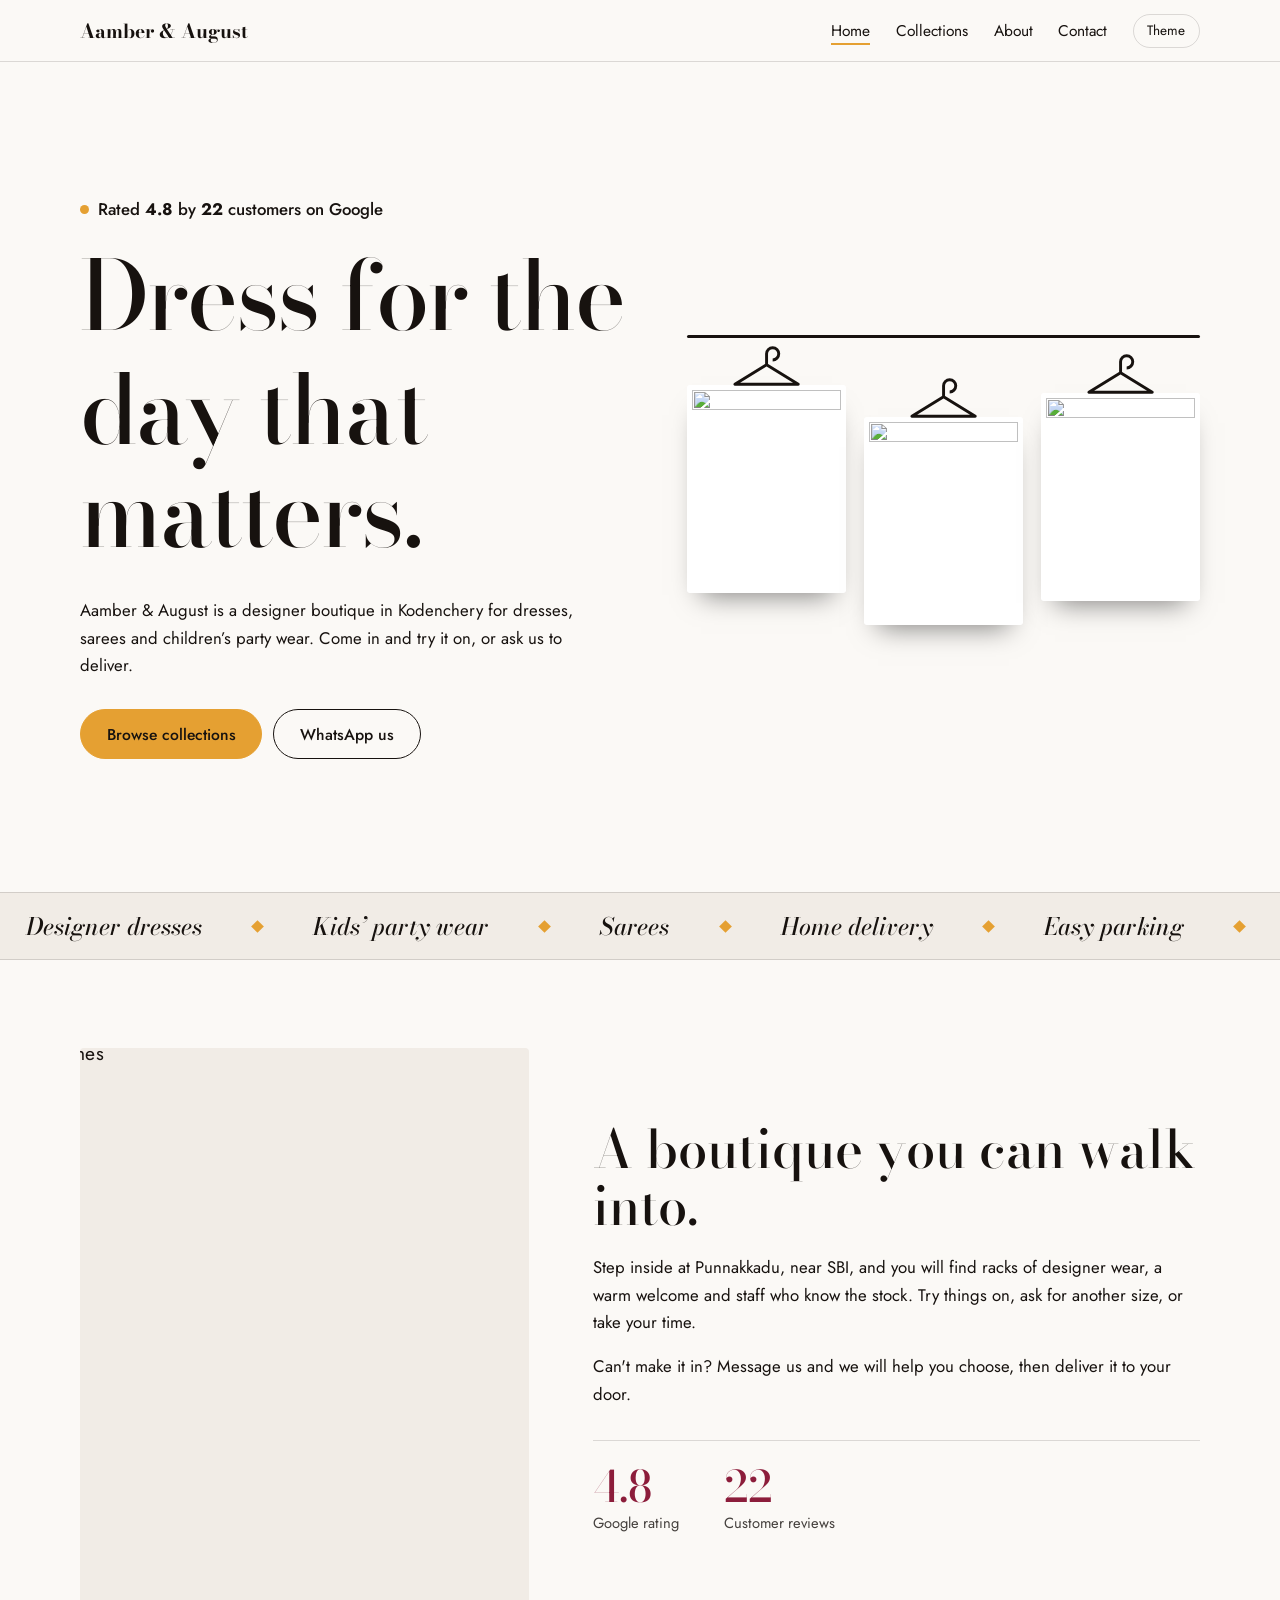
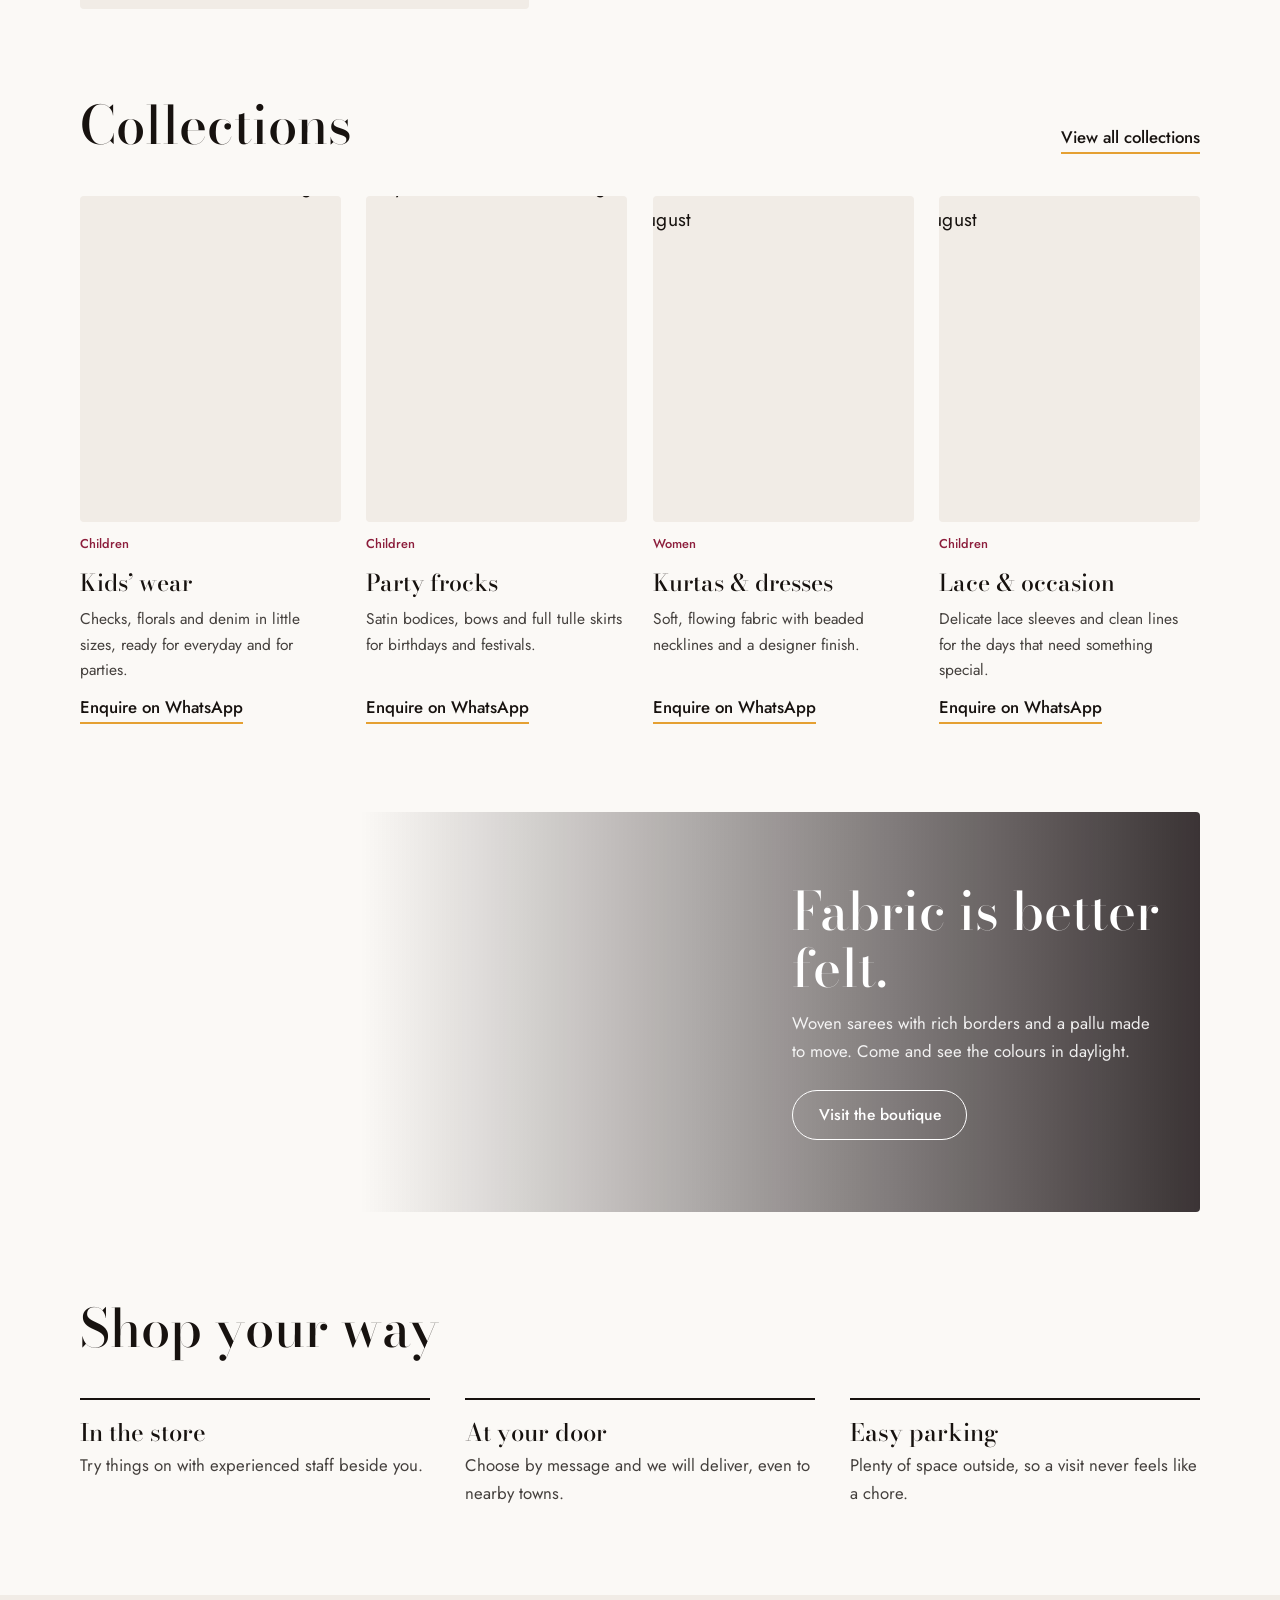
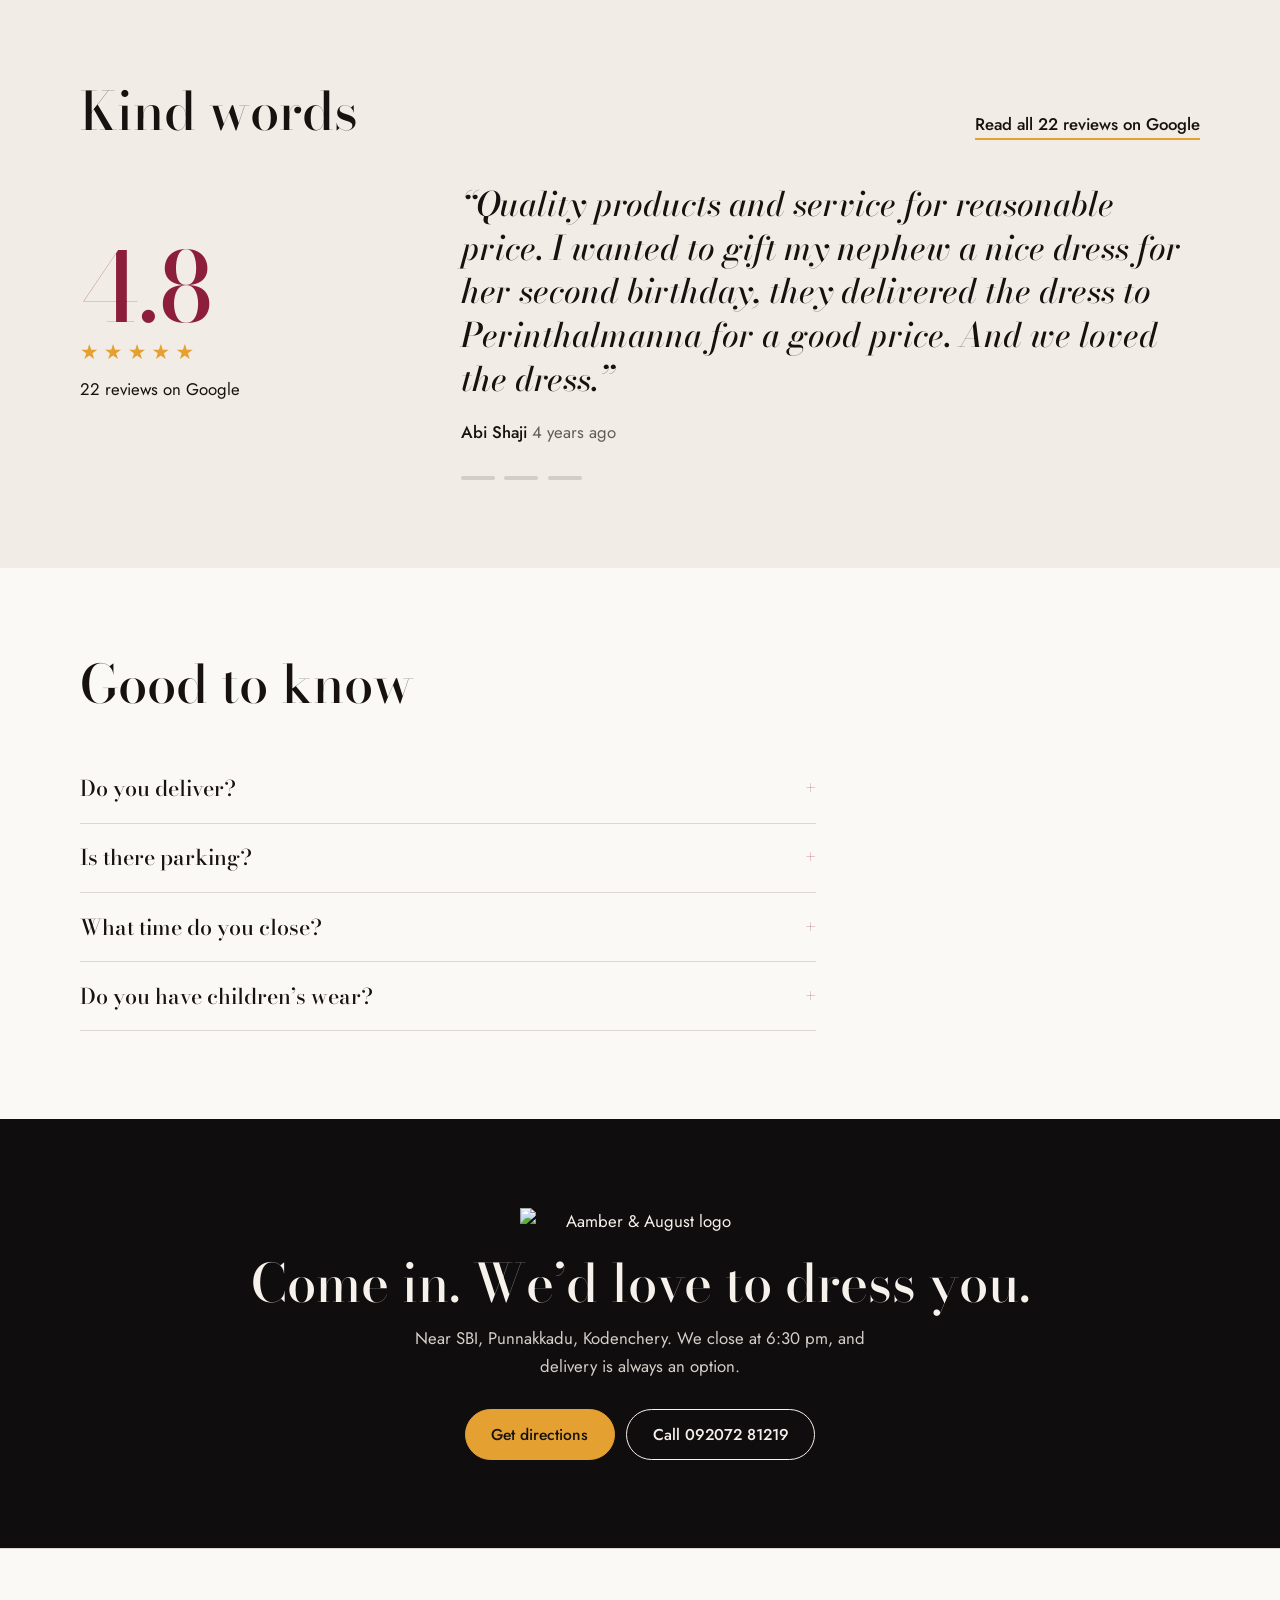
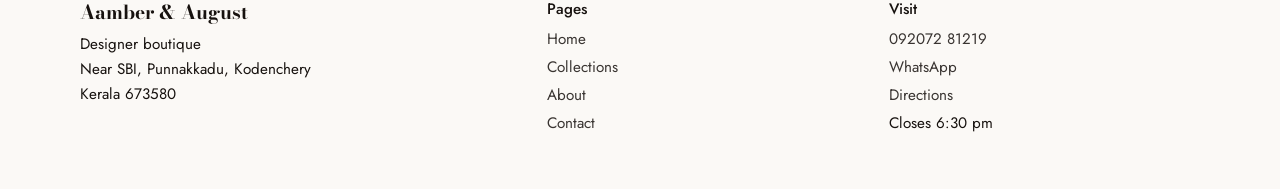
==== index.html @ 7d34e8fe "Add files via upload" ====
<!DOCTYPE html>
<html lang="en">

<head>
    <meta charset="UTF-8">
    <meta name="viewport" content="width=device-width, initial-scale=1, viewport-fit=cover">
    <title>Aamber &amp; August | Designer Boutique, Kodenchery</title>
    <meta name="description"
        content="Designer dresses, sarees and children’s wear in Kodenchery, Kerala. In-store shopping and delivery.">
    <link rel="icon" href="images/logo.png">
    <link rel="preconnect" href="https://fonts.googleapis.com">
    <link rel="stylesheet"
        href="https://fonts.googleapis.com/css2?family=Bodoni+Moda:ital,opsz,wght@0,6..96,500;0,6..96,700;1,6..96,500&family=Jost:wght@400;500&display=swap">
    <link rel="stylesheet" href="style.css">
</head>

<body>
    <div class="curtain" aria-hidden="true"></div>
    <div id="stitch"></div>
    <header>
        <div class="wrap nav">
            <a class="brand" href="index.html">Aamber &amp; August</a>
            <button class="mb" type="button" aria-expanded="false" aria-controls="menu">Menu</button>
            <ul id="menu">
                <li><a href="index.html" aria-current="page">Home</a></li>
                <li><a href="collections.html">Collections</a></li>
                <li><a href="about.html">About</a></li>
                <li><a href="contact.html">Contact</a></li>
                <li><button id="tt" type="button" aria-label="Switch light or dark theme">Theme</button></li>
            </ul>
        </div>
    </header>
    <main>
        <div class="wrap hero">
            <div>
                <p class="rating"><i></i><span>Rated <b data-to="4.8">4.8</b> by <b data-to="22">22</b> customers on
                        Google</span></p>
                <h1><span class="ln"><span>Dress for the</span></span><span class="ln"><span>day that
                            matters.</span></span></h1>
                <p class="lead">Aamber &amp; August is a designer boutique in Kodenchery for dresses, sarees and
                    children’s party wear. Come in and try it on, or ask us to deliver.</p>
                <div class="row"><a class="btn pri" href="collections.html">Browse collections</a><a class="btn"
                        href="https://wa.me/919207281219" target="_blank" rel="noopener">WhatsApp us</a></div>
            </div>
            <div class="rack" id="rack" aria-hidden="true">
                <div class="hangers">
                    <div class="hang" style="--k:1;--d:0.9s;margin-top:0rem">
                        <div class="sway" style="--t:3.2s"><svg class="hk" viewBox="0 0 60 40">
                                <path d="M30 22V13a5 5 0 1 1 5 5M30 22 4 38h52z" />
                            </svg>
                            <div class="fr"><img src="images/red-dress.jpg" alt=""></div>
                        </div>
                    </div>
                    <div class="hang" style="--k:-1.4;--d:1.15s;margin-top:2rem">
                        <div class="sway" style="--t:4s"><svg class="hk" viewBox="0 0 60 40">
                                <path d="M30 22V13a5 5 0 1 1 5 5M30 22 4 38h52z" />
                            </svg>
                            <div class="fr"><img src="images/peach-kurta.jpg" alt=""></div>
                        </div>
                    </div>
                    <div class="hang" style="--k:0.8;--d:1.4s;margin-top:0.5rem">
                        <div class="sway" style="--t:2.7s"><svg class="hk" viewBox="0 0 60 40">
                                <path d="M30 22V13a5 5 0 1 1 5 5M30 22 4 38h52z" />
                            </svg>
                            <div class="fr"><img src="images/lace-dress.jpg" alt=""></div>
                        </div>
                    </div>
                </div>
            </div>
        </div>
        <div class="mq" aria-hidden="true">
            <div><span>Designer dresses</span><span>Kids’ party wear</span><span>Sarees</span><span>Home
                    delivery</span><span>Easy parking</span><span>Designer dresses</span><span>Kids’ party
                    wear</span><span>Sarees</span><span>Home delivery</span><span>Easy parking</span></div>
        </div>
        <section>
            <div class="wrap split">
                <div class="pic rv" style="aspect-ratio:4/5"><img src="images/interior.png"
                        alt="Inside Aamber &amp; August: the lit reception desk and racks of clothes" loading="lazy">
                </div>
                <div>
                    <h2>A boutique you can walk into.</h2>
                    <p>Step inside at Punnakkadu, near SBI, and you will find racks of designer wear, a warm welcome and
                        staff who know the stock. Try things on, ask for another size, or take your time.</p>
                    <p>Can't make it in? Message us and we will help you choose, then deliver it to your door.</p>
                    <div class="stats">
                        <div><b data-to="4.8">4.8</b><span>Google rating</span></div>
                        <div><b data-to="22">22</b><span>Customer reviews</span></div>
                    </div>
                </div>
            </div>
        </section>
        <section style="padding-top:0">
            <div class="wrap">
                <div class="hd">
                    <h2>Collections</h2><a class="lnk" href="collections.html">View all collections</a>
                </div>
                <div class="cards">
                    <article class="pc rv">
                        <div class="pic"><img src="images/kids-wall.jpg" alt="Kids’ wear at Aamber &amp; August"
                                loading="lazy"></div><span class="tag">Children</span>
                        <h3>Kids’ wear</h3>
                        <p>Checks, florals and denim in little sizes, ready for everyday and for parties.</p><a
                            class="lnk"
                            href="https://wa.me/919207281219?text=Hi%2C%20I%E2%80%99d%20like%20to%20see%20kids%E2%80%99%20wear"
                            target="_blank" rel="noopener">Enquire on WhatsApp</a>
                    </article>
                    <article class="pc rv">
                        <div class="pic"><img src="images/red-dress.jpg" alt="Party frocks at Aamber &amp; August"
                                loading="lazy"></div><span class="tag">Children</span>
                        <h3>Party frocks</h3>
                        <p>Satin bodices, bows and full tulle skirts for birthdays and festivals.</p><a class="lnk"
                            href="https://wa.me/919207281219?text=Hi%2C%20I%E2%80%99d%20like%20to%20see%20party%20frocks"
                            target="_blank" rel="noopener">Enquire on WhatsApp</a>
                    </article>
                    <article class="pc rv">
                        <div class="pic"><img src="images/peach-kurta.jpg"
                                alt="Kurtas &amp; dresses at Aamber &amp; August" loading="lazy"></div><span
                            class="tag">Women</span>
                        <h3>Kurtas &amp; dresses</h3>
                        <p>Soft, flowing fabric with beaded necklines and a designer finish.</p><a class="lnk"
                            href="https://wa.me/919207281219?text=Hi%2C%20I%E2%80%99d%20like%20to%20see%20kurtas%20and%20designer%20dresses"
                            target="_blank" rel="noopener">Enquire on WhatsApp</a>
                    </article>
                    <article class="pc rv">
                        <div class="pic"><img src="images/lace-dress.jpg"
                                alt="Lace &amp; occasion at Aamber &amp; August" loading="lazy"></div><span
                            class="tag">Children</span>
                        <h3>Lace &amp; occasion</h3>
                        <p>Delicate lace sleeves and clean lines for the days that need something special.</p><a
                            class="lnk"
                            href="https://wa.me/919207281219?text=Hi%2C%20I%E2%80%99d%20like%20to%20see%20lace%20and%20occasion%20wear"
                            target="_blank" rel="noopener">Enquire on WhatsApp</a>
                    </article>
                </div>
            </div>
        </section>
        <section style="padding-top:0">
            <div class="wrap">
                <div class="banner rv"><img data-par src="images/saree.jpg"
                        alt="A woman in a rose-gold woven saree with the pallu flowing" loading="lazy">
                    <div class="t">
                        <h2>Fabric is better felt.</h2>
                        <p>Woven sarees with rich borders and a pallu made to move. Come and see the colours in
                            daylight.</p><a class="btn"
                            href="https://www.google.com/maps/search/?api=1&query=Aamber+%26+August+Designer+Boutique+Kodenchery"
                            target="_blank" rel="noopener">Visit the boutique</a>
                    </div>
                </div>
            </div>
        </section>
        <section style="padding-top:0">
            <div class="wrap">
                <div class="hd">
                    <h2>Shop your way</h2>
                </div>
                <div class="svc">
                    <div class="rv">
                        <h3>In the store</h3>
                        <p>Try things on with experienced staff beside you.</p>
                    </div>
                    <div class="rv">
                        <h3>At your door</h3>
                        <p>Choose by message and we will deliver, even to nearby towns.</p>
                    </div>
                    <div class="rv">
                        <h3>Easy parking</h3>
                        <p>Plenty of space outside, so a visit never feels like a chore.</p>
                    </div>
                </div>
            </div>
        </section>
        <section id="reviews" style="background:var(--soft)">
            <div class="wrap">
                <div class="hd">
                    <h2>Kind words</h2><a class="lnk"
                        href="https://www.google.com/maps/search/?api=1&query=Aamber+%26+August+Designer+Boutique+Kodenchery"
                        target="_blank" rel="noopener">Read all 22 reviews on Google</a>
                </div>
                <div class="tms">
                    <div class="score"><b data-to="4.8">4.8</b>
                        <div class="stars" role="img" aria-label="4.8 out of 5 stars">★★★★★</div>
                        <p>22 reviews on Google</p>
                    </div>
                    <div>
                        <div class="qs">
                            <blockquote class="on">
                                <p>“Quality products and service for reasonable price. I wanted to gift my nephew a nice
                                    dress for her second birthday, they delivered the dress to Perinthalmanna for a good
                                    price. And we loved the dress.”</p><cite>Abi Shaji <span>4 years ago</span></cite>
                            </blockquote>
                            <blockquote>
                                <p>“Best in town for kids clothing. Ample parking space and experienced professionals.”
                                </p><cite>arunpj <span>4 years ago</span></cite>
                            </blockquote>
                            <blockquote>
                                <p>“Best in town. Best quality. Value for money.”</p><cite>Don Prakash <span>3 years
                                        ago</span></cite>
                            </blockquote>
                        </div>
                        <div class="dots"><button type="button" aria-label="Show review 1"></button><button
                                type="button" aria-label="Show review 2"></button><button type="button"
                                aria-label="Show review 3"></button></div>
                    </div>
                </div>
            </div>
        </section>
        <section>
            <div class="wrap">
                <div class="hd">
                    <h2>Good to know</h2>
                </div>
                <div class="faq">
                    <details>
                        <summary>Do you deliver?</summary>
                        <p>Yes. A customer’s birthday dress was delivered to Perinthalmanna, and we can arrange delivery
                            for your order too. Message us on WhatsApp to ask.</p>
                    </details>
                    <details>
                        <summary>Is there parking?</summary>
                        <p>Yes, there is plenty of parking space outside the boutique, near SBI at Punnakkadu.</p>
                    </details>
                    <details>
                        <summary>What time do you close?</summary>
                        <p>We close at 6:30 pm. Call 092072 81219 if you want to check before you travel.</p>
                    </details>
                    <details>
                        <summary>Do you have children’s wear?</summary>
                        <p>Yes. Kids’ clothing is what customers praise us for most, from everyday dresses to party
                            frocks.</p>
                    </details>
                </div>
            </div>
        </section>
        <section class="dark">
            <div class="wrap"><img src="images/logo.png" alt="Aamber &amp; August logo">
                <h2>Come in. We’d love to dress you.</h2>
                <p>Near SBI, Punnakkadu, Kodenchery. We close at 6:30 pm, and delivery is always an option.</p>
                <div class="row"><a class="btn pri"
                        href="https://www.google.com/maps/search/?api=1&query=Aamber+%26+August+Designer+Boutique+Kodenchery"
                        target="_blank" rel="noopener">Get directions</a><a class="btn" href="tel:+919207281219">Call
                        092072 81219</a></div>
            </div>
        </section>
    </main>
    <footer>
        <div class="wrap fg">
            <div>
                <p class="brand">Aamber &amp; August</p>
                <p>Designer boutique<br>Near SBI, Punnakkadu, Kodenchery<br>Kerala 673580</p>
            </div>
            <div>
                <p class="h">Pages</p><a href="index.html">Home</a><a href="collections.html">Collections</a><a
                    href="about.html">About</a><a href="contact.html">Contact</a>
            </div>
            <div>
                <p class="h">Visit</p><a href="tel:+919207281219">092072 81219</a><a href="https://wa.me/919207281219"
                    target="_blank" rel="noopener">WhatsApp</a><a
                    href="https://www.google.com/maps/search/?api=1&query=Aamber+%26+August+Designer+Boutique+Kodenchery"
                    target="_blank" rel="noopener">Directions</a>
                <p>Closes 6:30 pm</p>
            </div>
        </div>
    </footer>
    <script src="js/main.js"></script>
</body>

</html>
---- style.css ----
/* Aamber & August: shared styles */
:root {
    --bg: #fbf9f6;
    --ink: #17120f;
    --gold: #e5a032;
    --wine: #8c1d3b;
    --soft: #f1ece6;
    --line: rgba(23, 18, 15, .14);
    --serif: "Bodoni Moda", Didot, Georgia, serif;
    --sans: Jost, system-ui, -apple-system, "Segoe UI", sans-serif;
    --ease: cubic-bezier(.7, 0, .2, 1);
    box-sizing: border-box;
    padding-top: env(safe-area-inset-top, 0px);
    padding-bottom: env(safe-area-inset-bottom, 0px)
}

@media(prefers-color-scheme:dark) {
    :root:not([data-theme="light"]) {
        --bg: #100d0e;
        --ink: #f6f1ea;
        --gold: #f2b24f;
        --wine: #e27d98;
        --soft: #1b1618;
        --line: rgba(246, 241, 234, .16)
    }
}

:root[data-theme="dark"] {
    --bg: #100d0e;
    --ink: #f6f1ea;
    --gold: #f2b24f;
    --wine: #e27d98;
    --soft: #1b1618;
    --line: rgba(246, 241, 234, .16)
}

html {
    scroll-padding-top: calc(env(safe-area-inset-top, 0px) + 80px)
}

@media(prefers-reduced-motion:no-preference) {
    html {
        scroll-behavior: smooth
    }
}

*,
*::before,
*::after {
    box-sizing: inherit
}

body {
    margin: 0;
    background: var(--bg);
    color: var(--ink);
    font: 400 1.05rem/1.65 var(--sans);
    overflow-x: hidden
}

body::before {
    content: "";
    position: fixed;
    inset: 0 0 auto;
    height: env(safe-area-inset-top, 0px);
    background: var(--bg);
    z-index: 10
}

h1,
h2,
h3 {
    font-family: var(--serif);
    font-weight: 500;
    line-height: 1.08;
    margin: 0
}

h2 {
    font-size: clamp(2rem, 5vw, 3.3rem)
}

p {
    margin: 0
}

a {
    color: inherit
}

img {
    max-width: 100%
}

:focus-visible {
    outline: 2px solid var(--gold);
    outline-offset: 3px
}

.wrap {
    width: min(1120px, 100% - 2.5rem);
    margin-inline: auto
}

section {
    padding: 5.5rem 0
}

.hd {
    margin-bottom: 2.6rem;
    display: flex;
    justify-content: space-between;
    align-items: end;
    gap: 1rem;
    flex-wrap: wrap
}

.hd p {
    max-width: 34rem;
    opacity: .8;
    margin-top: .6rem
}

.lnk {
    display: inline-block;
    font-weight: 500;
    text-decoration: none;
    background: linear-gradient(var(--gold), var(--gold)) 0 100%/100% 2px no-repeat;
    padding-bottom: 2px;
    transition: background-size .35s
}

.lnk:hover {
    background-size: 0 2px
}

/* stitch progress + curtain */
#stitch {
    position: fixed;
    top: env(safe-area-inset-top, 0px);
    left: 0;
    height: 3px;
    width: calc(var(--p, 0)*100%);
    background: repeating-linear-gradient(90deg, var(--gold) 0 9px, transparent 9px 15px);
    z-index: 30
}

.curtain {
    position: fixed;
    inset: 0;
    background: var(--gold);
    z-index: 100;
    pointer-events: none;
    transform: translateY(-100%);
    animation: lift 1s var(--ease) both
}

.curtain.go {
    animation: none;
    transform: translateY(0);
    transition: transform .5s var(--ease)
}

@keyframes lift {
    from {
        transform: translateY(0)
    }
}

/* header */
header {
    position: sticky;
    top: env(safe-area-inset-top, 0px);
    z-index: 20;
    background: var(--bg);
    border-bottom: 1px solid var(--line)
}

.nav {
    display: flex;
    align-items: center;
    justify-content: space-between;
    gap: 1rem;
    padding: .85rem 0
}

.brand {
    font: 700 1.2rem var(--serif);
    text-decoration: none;
    white-space: nowrap
}

#menu {
    display: flex;
    align-items: center;
    gap: 1.6rem;
    list-style: none;
    margin: 0;
    padding: 0
}

#menu a {
    text-decoration: none;
    font-size: .97rem;
    padding-bottom: 3px;
    background: linear-gradient(var(--gold), var(--gold)) 0 100%/0 2px no-repeat;
    transition: background-size .35s
}

#menu a:hover,
#menu a[aria-current] {
    background-size: 100% 2px
}

#tt,
.mb {
    font: inherit;
    font-size: .85rem;
    border: 1px solid var(--line);
    background: none;
    color: inherit;
    border-radius: 99px;
    padding: .3rem .85rem;
    cursor: pointer
}

.mb {
    display: none
}

/* buttons */
.btn {
    display: inline-block;
    font: 500 .98rem var(--sans);
    text-decoration: none;
    padding: .8rem 1.6rem;
    border-radius: 99px;
    border: 1.5px solid var(--ink);
    background: none;
    color: var(--ink);
    cursor: pointer;
    transition: transform .25s, background .25s, color .25s
}

.btn:hover {
    background: var(--ink);
    color: var(--bg)
}

.btn.pri {
    background: var(--gold);
    border-color: var(--gold);
    color: #17120f
}

.btn.pri:hover {
    background: var(--ink);
    border-color: var(--ink);
    color: var(--bg)
}

.btn.sm {
    padding: .5rem 1.1rem;
    font-size: .9rem
}

.row {
    display: flex;
    flex-wrap: wrap;
    gap: .7rem;
    align-items: center
}

/* hero */
.hero {
    display: grid;
    grid-template-columns: 1.05fr .95fr;
    gap: 2.5rem;
    align-items: center;
    min-height: calc(100svh - 70px);
    padding: 3rem 0
}

.rating {
    display: inline-flex;
    gap: .55rem;
    align-items: center;
    margin-bottom: 1.3rem;
    font-weight: 500;
    animation: fade 1s .9s both
}

.rating i {
    width: 9px;
    height: 9px;
    background: var(--gold);
    border-radius: 50%;
    animation: pulse 2s infinite
}

@keyframes pulse {
    0% {
        box-shadow: 0 0 0 0 var(--gold)
    }

    70%,
    100% {
        box-shadow: 0 0 0 8px transparent
    }
}

h1 {
    font-size: clamp(3rem, 8vw, 6rem);
    letter-spacing: -.02em
}

.ln {
    display: block;
    overflow: hidden;
    padding-bottom: .1em
}

.ln>span {
    display: block;
    animation: rise 1.1s .6s var(--ease) both
}

.ln:nth-child(2)>span {
    animation-delay: .75s
}

@keyframes rise {
    from {
        transform: translateY(105%)
    }
}

.lead {
    max-width: 33rem;
    margin: 1.4rem 0 1.8rem;
    animation: fade 1s 1.1s both
}

.hero .row {
    animation: fade 1s 1.3s both
}

@keyframes fade {
    from {
        opacity: 0
    }
}

/* hanging rack */
.rack {
    --tilt: 0;
    padding-top: .4rem
}

.rack::before {
    content: "";
    display: block;
    height: 3px;
    background: var(--ink);
    border-radius: 3px
}

.hangers {
    display: flex;
    justify-content: space-between;
    align-items: flex-start;
    gap: 3%
}

.hang {
    width: 31%;
    transform-origin: 50% 0;
    transform: rotate(calc(var(--tilt)*var(--k)*1deg));
    transition: transform 1.2s cubic-bezier(.2, .9, .3, 1.4);
    animation: drop 1.5s var(--d) cubic-bezier(.3, 1.3, .5, 1) both
}

@keyframes drop {
    from {
        transform: translateY(-130%) rotate(8deg);
        opacity: 0
    }
}

.sway {
    transform-origin: 50% 0;
    animation: sway var(--t) ease-in-out infinite alternate
}

@keyframes sway {
    from {
        transform: rotate(-2.5deg)
    }

    to {
        transform: rotate(2.5deg)
    }
}

.hk {
    display: block;
    width: 46%;
    margin: 0 auto -2px;
    overflow: visible;
    fill: none;
    stroke: var(--ink);
    stroke-width: 2.4;
    stroke-linejoin: round
}

.fr {
    background: #fff;
    padding: 5px;
    border-radius: 3px;
    box-shadow: 0 16px 26px -14px rgba(0, 0, 0, .5)
}

.fr img {
    display: block;
    width: 100%;
    aspect-ratio: 3/4;
    object-fit: cover
}

/* marquee */
.mq {
    border-block: 1px solid var(--line);
    overflow: hidden;
    background: var(--soft);
    padding: .9rem 0
}

.mq div {
    display: flex;
    width: max-content;
    animation: slide 34s linear infinite;
    font: italic 500 1.5rem var(--serif)
}

.mq span {
    padding: 0 1.6rem;
    display: flex;
    align-items: center;
    gap: 3.2rem;
    white-space: nowrap
}

.mq span::after {
    content: "";
    width: 9px;
    height: 9px;
    background: var(--gold);
    transform: rotate(45deg)
}

.mq:hover div {
    animation-play-state: paused
}

@keyframes slide {
    to {
        transform: translateX(-50%)
    }
}

/* intro split */
.split {
    display: grid;
    grid-template-columns: .85fr 1.15fr;
    gap: 4rem;
    align-items: center
}

.split.rev {
    grid-template-columns: 1.15fr .85fr
}

.split h2 {
    margin-bottom: 1.2rem
}

.split p+p {
    margin-top: 1rem
}

.pic {
    border-radius: 4px;
    overflow: hidden;
    background: var(--soft)
}

.pic img {
    display: block;
    width: 100%;
    height: 100%;
    object-fit: cover;
    transition: transform 1.2s var(--ease)
}

.pic:hover img {
    transform: scale(1.05)
}

.stats {
    display: flex;
    flex-wrap: wrap;
    gap: 1rem 2.8rem;
    margin-top: 2rem;
    padding-top: 1.5rem;
    border-top: 1px solid var(--line)
}

.stats b {
    display: block;
    font: 500 2.7rem/1 var(--serif);
    color: var(--wine)
}

.stats span {
    font-size: .92rem;
    opacity: .8
}

/* product cards */
.cards {
    display: grid;
    grid-template-columns: repeat(auto-fit, minmax(230px, 1fr));
    gap: 1.6rem
}

.pc {
    display: flex;
    flex-direction: column;
    gap: .7rem
}

.pc[hidden] {
    display: none
}

.pc.pop {
    animation: pop .55s var(--ease) both
}

@keyframes pop {
    from {
        opacity: 0;
        transform: scale(.92)
    }
}

.pc .pic {
    aspect-ratio: 4/5
}

.pc h3 {
    font-size: 1.45rem;
    margin-top: .3rem
}

.pc p {
    font-size: .97rem;
    opacity: .8
}

.pc .lnk {
    align-self: flex-start;
    margin-top: auto
}

.tag {
    font-size: .8rem;
    color: var(--wine);
    font-weight: 500
}

/* banner */
.banner {
    position: relative;
    overflow: hidden;
    border-radius: 4px;
    min-height: 400px;
    display: grid;
    align-items: center;
    color: #fff
}

.banner img {
    position: absolute;
    inset: -12% 0;
    width: 100%;
    height: 124%;
    object-fit: cover;
    transform: translateY(var(--py, 0))
}

.banner::after {
    content: "";
    position: absolute;
    inset: 0;
    background: linear-gradient(270deg, rgba(16, 8, 10, .82), rgba(16, 8, 10, 0) 75%)
}

.banner .t {
    position: relative;
    z-index: 1;
    padding: 2.5rem;
    max-width: 28rem;
    margin-left: auto
}

.banner h2 {
    margin-bottom: .8rem
}

.banner p {
    margin-bottom: 1.5rem;
    opacity: .9
}

.banner .btn {
    color: #fff;
    border-color: #fff
}

.banner .btn:hover {
    background: #fff;
    color: #17120f
}

/* services */
.svc {
    display: grid;
    grid-template-columns: repeat(auto-fit, minmax(220px, 1fr));
    gap: 2.2rem
}

.svc div {
    border-top: 2px solid var(--ink);
    padding-top: 1.2rem
}

.svc h3 {
    font-size: 1.5rem;
    margin-bottom: .4rem
}

.svc p {
    opacity: .8
}

/* testimonials */
.tms {
    display: grid;
    grid-template-columns: .6fr 1.4fr;
    gap: 4rem;
    align-items: center
}

.score b {
    display: block;
    font: 500 6rem/1 var(--serif);
    color: var(--wine)
}

.stars {
    color: var(--gold);
    letter-spacing: .25em;
    font-size: 1.3rem
}

.score p {
    margin: .4rem 0 1.2rem
}

.qs {
    display: grid
}

.qs blockquote {
    grid-area: 1/1;
    margin: 0;
    opacity: 0;
    visibility: hidden;
    transform: translateY(16px);
    transition: opacity .7s, transform .7s, visibility .7s
}

.qs blockquote.on {
    opacity: 1;
    visibility: visible;
    transform: none
}

.qs p {
    font: italic 500 clamp(1.4rem, 3vw, 2.1rem)/1.3 var(--serif)
}

.qs cite {
    display: block;
    margin-top: 1.2rem;
    font-style: normal;
    font-weight: 500
}

.qs cite span {
    opacity: .65;
    font-weight: 400
}

.dots {
    display: flex;
    gap: .6rem;
    margin-top: 1.8rem
}

.dots button {
    width: 34px;
    height: 4px;
    border: 0;
    border-radius: 4px;
    background: var(--line);
    cursor: pointer;
    padding: 0;
    transition: background .3s
}

.dots button[aria-current="true"] {
    background: var(--gold)
}

/* gallery */
.gal {
    display: grid;
    grid-template-columns: repeat(3, 1fr);
    gap: 1.2rem;
    align-items: start
}

.gal .pic {
    aspect-ratio: 3/4
}

.gal .pic:nth-child(2) {
    margin-top: 3rem
}

/* dark band, page heads, forms */
.dark {
    background: #100d0e;
    color: #f6f1ea;
    text-align: center;
    padding: 5.5rem 0;
    border-top: 1px solid var(--line)
}

.dark img {
    width: min(240px, 60%);
    margin: 0 auto 1.2rem;
    display: block
}

.dark p {
    margin: .8rem auto 1.8rem;
    max-width: 30rem;
    opacity: .85
}

.dark .row {
    justify-content: center
}

.dark .btn:not(.pri) {
    border-color: #f6f1ea;
    color: #f6f1ea
}

.dark .btn:not(.pri):hover {
    background: #f6f1ea;
    color: #100d0e
}

.pg {
    padding: 4.5rem 0 1rem
}

.pg h1 {
    font-size: clamp(2.6rem, 7vw, 5rem)
}

.pg p {
    max-width: 36rem;
    margin-top: 1rem;
    opacity: .8
}

.chips {
    display: flex;
    flex-wrap: wrap;
    gap: .6rem;
    margin: 2rem 0
}

.chip {
    font: inherit;
    font-size: .92rem;
    padding: .4rem 1.2rem;
    border-radius: 99px;
    border: 1px solid var(--line);
    background: none;
    color: inherit;
    cursor: pointer;
    transition: background .25s, color .25s
}

.chip[aria-pressed="true"] {
    background: var(--ink);
    color: var(--bg);
    border-color: var(--ink)
}

.cg {
    display: grid;
    grid-template-columns: .9fr 1.1fr;
    gap: 4rem
}

dl {
    margin: 2rem 0 0
}

dt {
    font-weight: 500;
    margin-top: 1.3rem
}

dd {
    margin: .1rem 0 0;
    opacity: .85
}

form {
    display: grid;
    gap: 1.1rem
}

label {
    display: grid;
    gap: .35rem;
    font-weight: 500
}

input,
textarea {
    font: inherit;
    color: inherit;
    background: var(--soft);
    border: 1px solid var(--line);
    border-radius: 6px;
    padding: .8rem .95rem
}

/* footer */
footer {
    border-top: 1px solid var(--line);
    padding: 3rem 0;
    font-size: .95rem
}

.fg {
    display: grid;
    grid-template-columns: 1.4fr 1fr 1fr;
    gap: 2rem
}

.fg p {
    margin-bottom: .3rem
}

.fg a {
    display: block;
    text-decoration: none;
    opacity: .85;
    margin-bottom: .2rem
}

.fg a:hover {
    opacity: 1;
    text-decoration: underline
}

.fg .h {
    font-weight: 500
}

/* reveals */
.js .rv {
    clip-path: inset(0 0 100% 0);
    transition: clip-path 1.1s var(--ease)
}

.js .rv.in {
    clip-path: inset(0)
}

.rv img {
    transform: scale(1.15)
}

.rv.in img {
    transform: none
}

@media(max-width:860px) {

    .hero,
    .split,
    .split.rev,
    .tms,
    .cg {
        grid-template-columns: 1fr;
        gap: 2.2rem
    }

    .hero {
        min-height: 0
    }

    .mb {
        display: block
    }

    #menu {
        display: none;
        position: absolute;
        top: 100%;
        left: 0;
        right: 0;
        flex-direction: column;
        align-items: flex-start;
        gap: 1rem;
        padding: 1.2rem 1.25rem;
        background: var(--bg);
        border-bottom: 1px solid var(--line)
    }

    #menu.open {
        display: flex
    }

    .fg {
        grid-template-columns: 1fr 1fr
    }

    .gal {
        grid-template-columns: 1fr 1fr
    }

    .gal .pic:nth-child(2) {
        margin-top: 0
    }

    .banner::after {
        background: linear-gradient(180deg, rgba(16, 8, 10, .2), rgba(16, 8, 10, .85))
    }

    .banner .t {
        margin: 0;
        align-self: end
    }
}

@media(max-width:520px) {
    section {
        padding: 4rem 0
    }

    .gal {
        grid-template-columns: 1fr
    }

    .fg {
        grid-template-columns: 1fr
    }
}

@media(prefers-reduced-motion:reduce) {

    *,
    *::before,
    *::after {
        animation: none !important;
        transition: none !important
    }

    .js .rv {
        clip-path: none
    }

    .rv img {
        transform: none
    }
}

/* faq */
.faq {
    max-width: 46rem
}

.faq details {
    border-bottom: 1px solid var(--line);
    padding: 1.1rem 0
}

.faq summary {
    cursor: pointer;
    list-style: none;
    font: 500 1.35rem var(--serif);
    display: flex;
    justify-content: space-between;
    gap: 1rem
}

.faq summary::-webkit-details-marker {
    display: none
}

.faq summary::after {
    content: "+";
    color: var(--wine);
    transition: transform .3s
}

.faq details[open] summary::after {
    transform: rotate(45deg)
}

.faq p {
    margin-top: .7rem;
    opacity: .85;
    animation: fade .5s both
}

/* specificity fixes: keep hover zoom and banner parallax after reveal */
.rv.in .pic:hover img {
    transform: scale(1.05)
}

.banner.rv img,
.banner.rv.in img {
    transform: translateY(var(--py, 0))
}
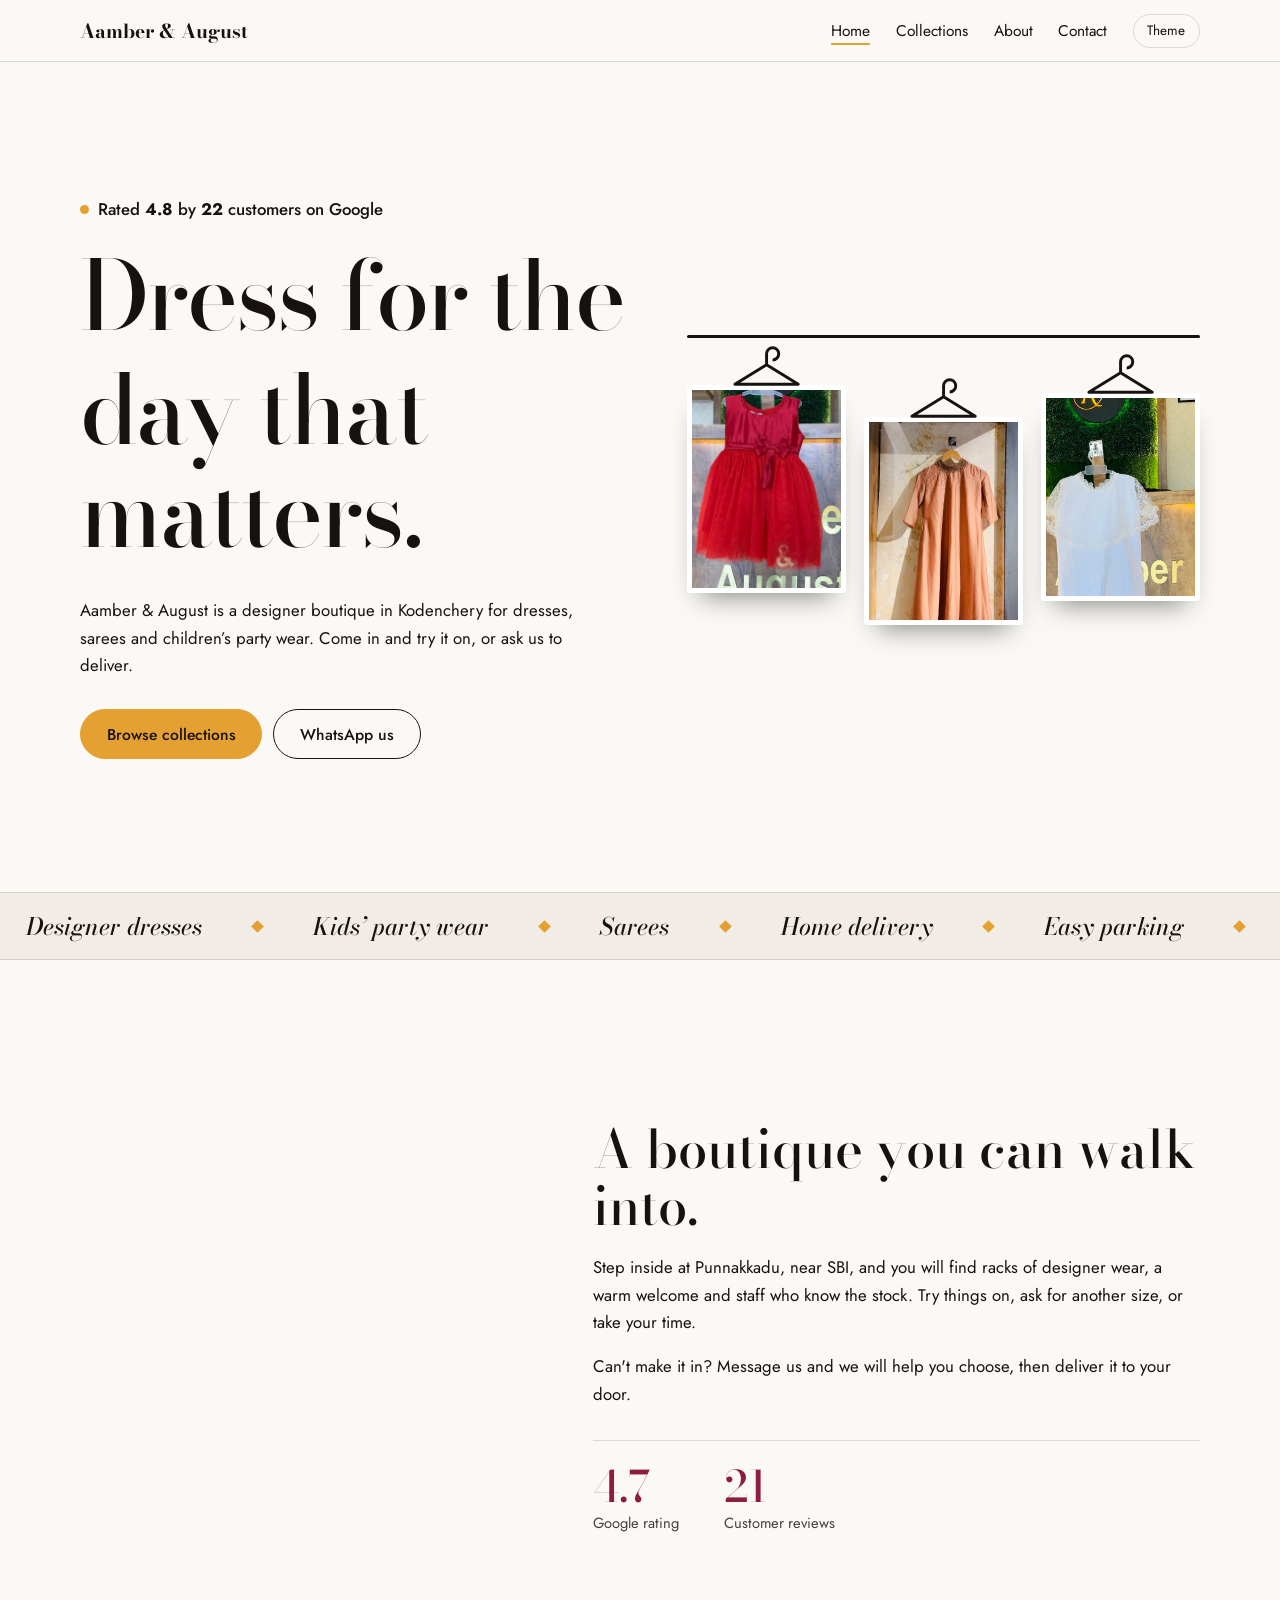
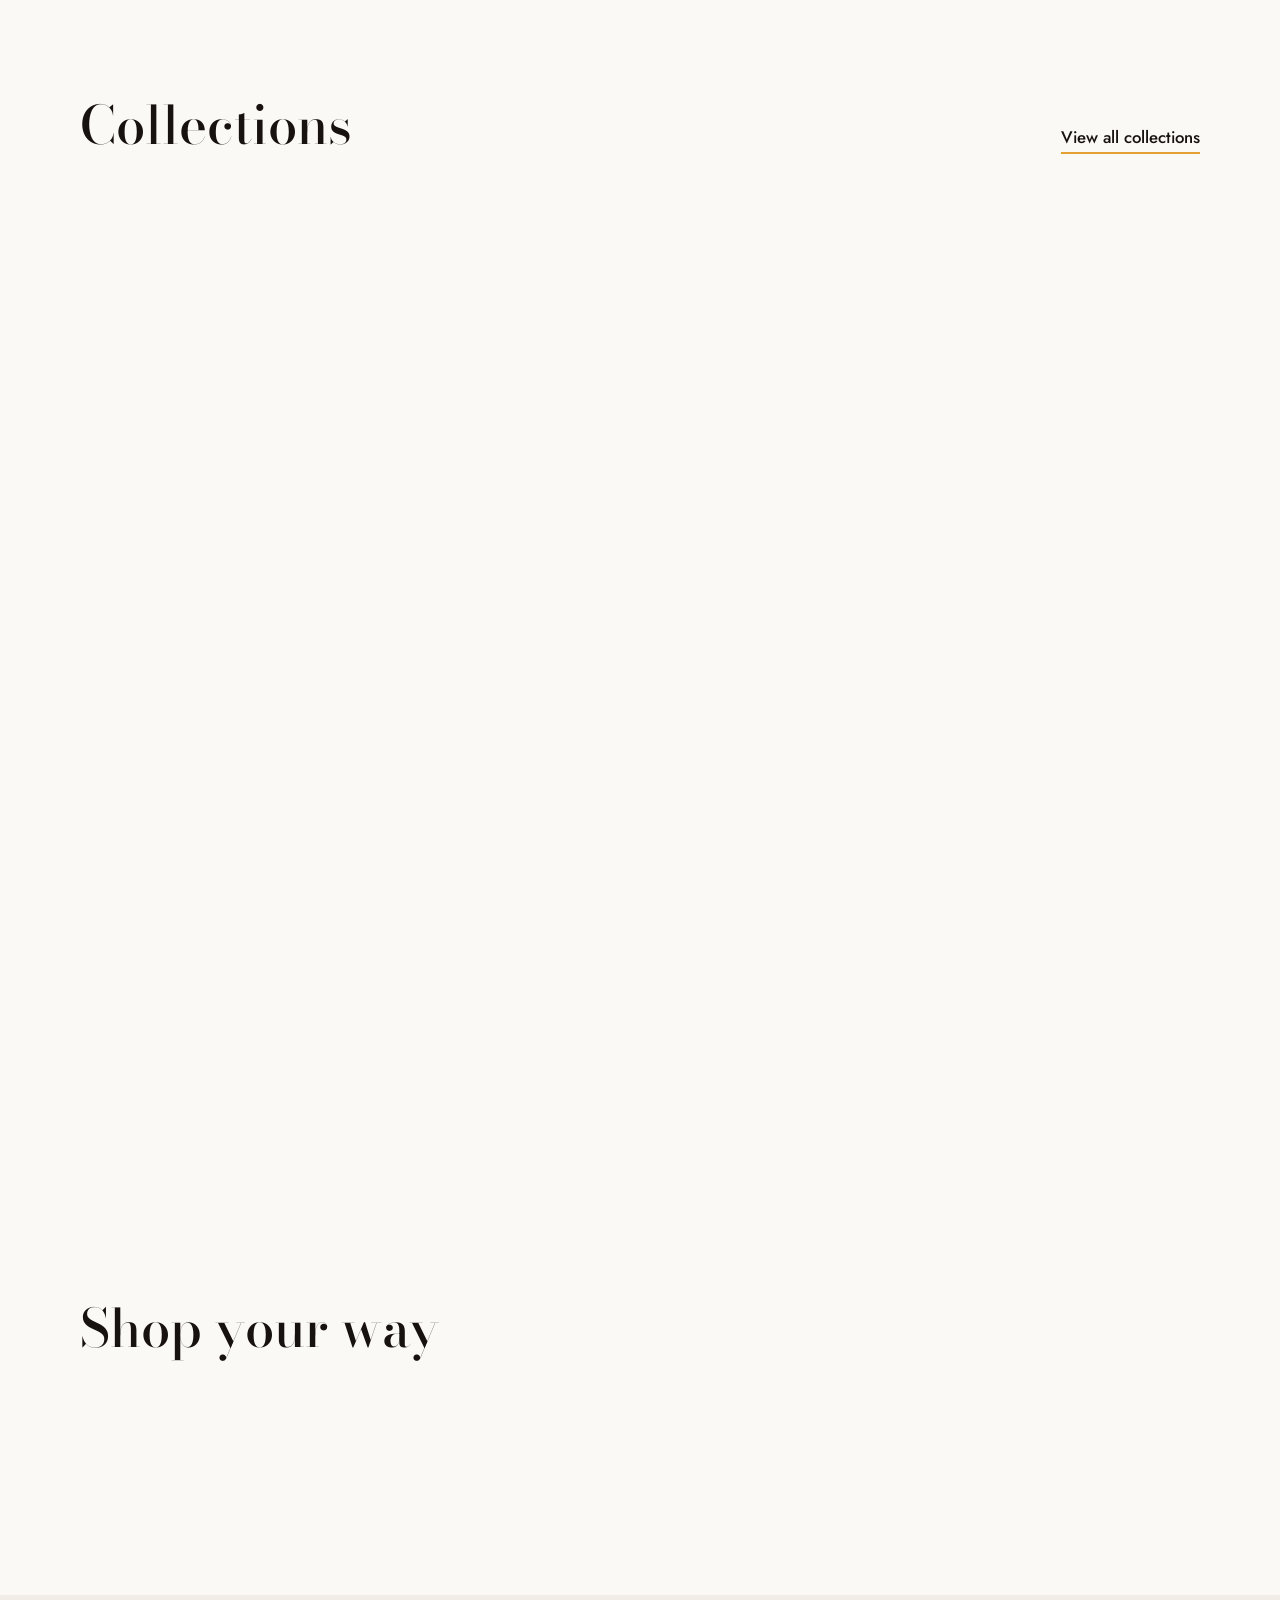
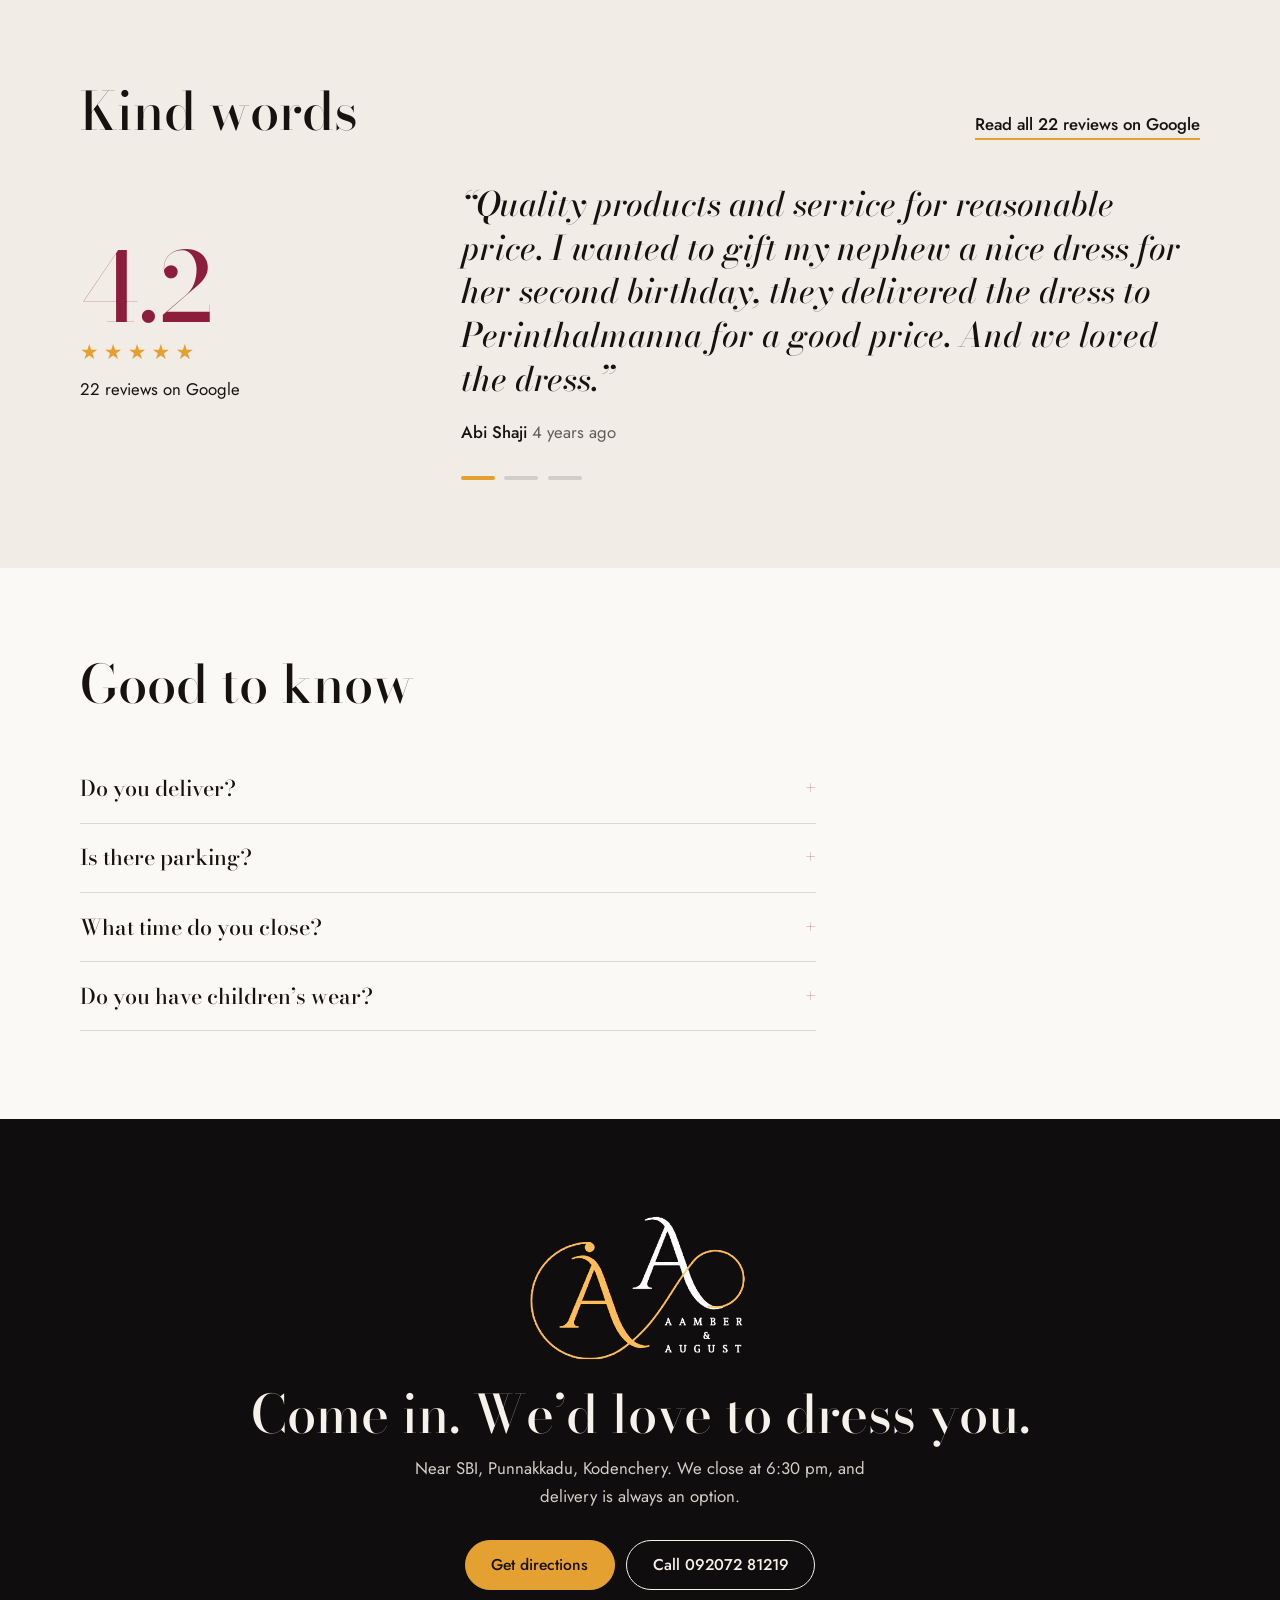
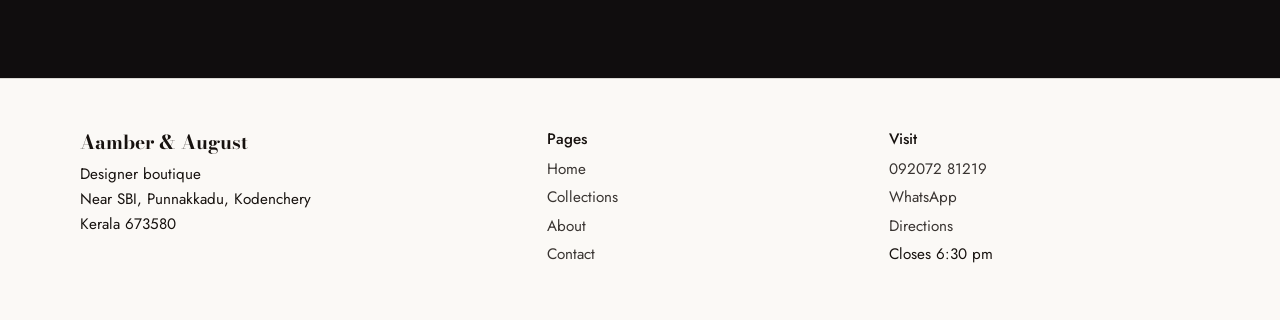
==== commit 42ae13ce: "Update script source path in index.html" ====
--- a/index.html
+++ b/index.html
@@ -262,7 +262,7 @@
             </div>
         </div>
     </footer>
-    <script src="js/main.js"></script>
+    <script src="main.js"></script>
 </body>
 
-</html>+</html>
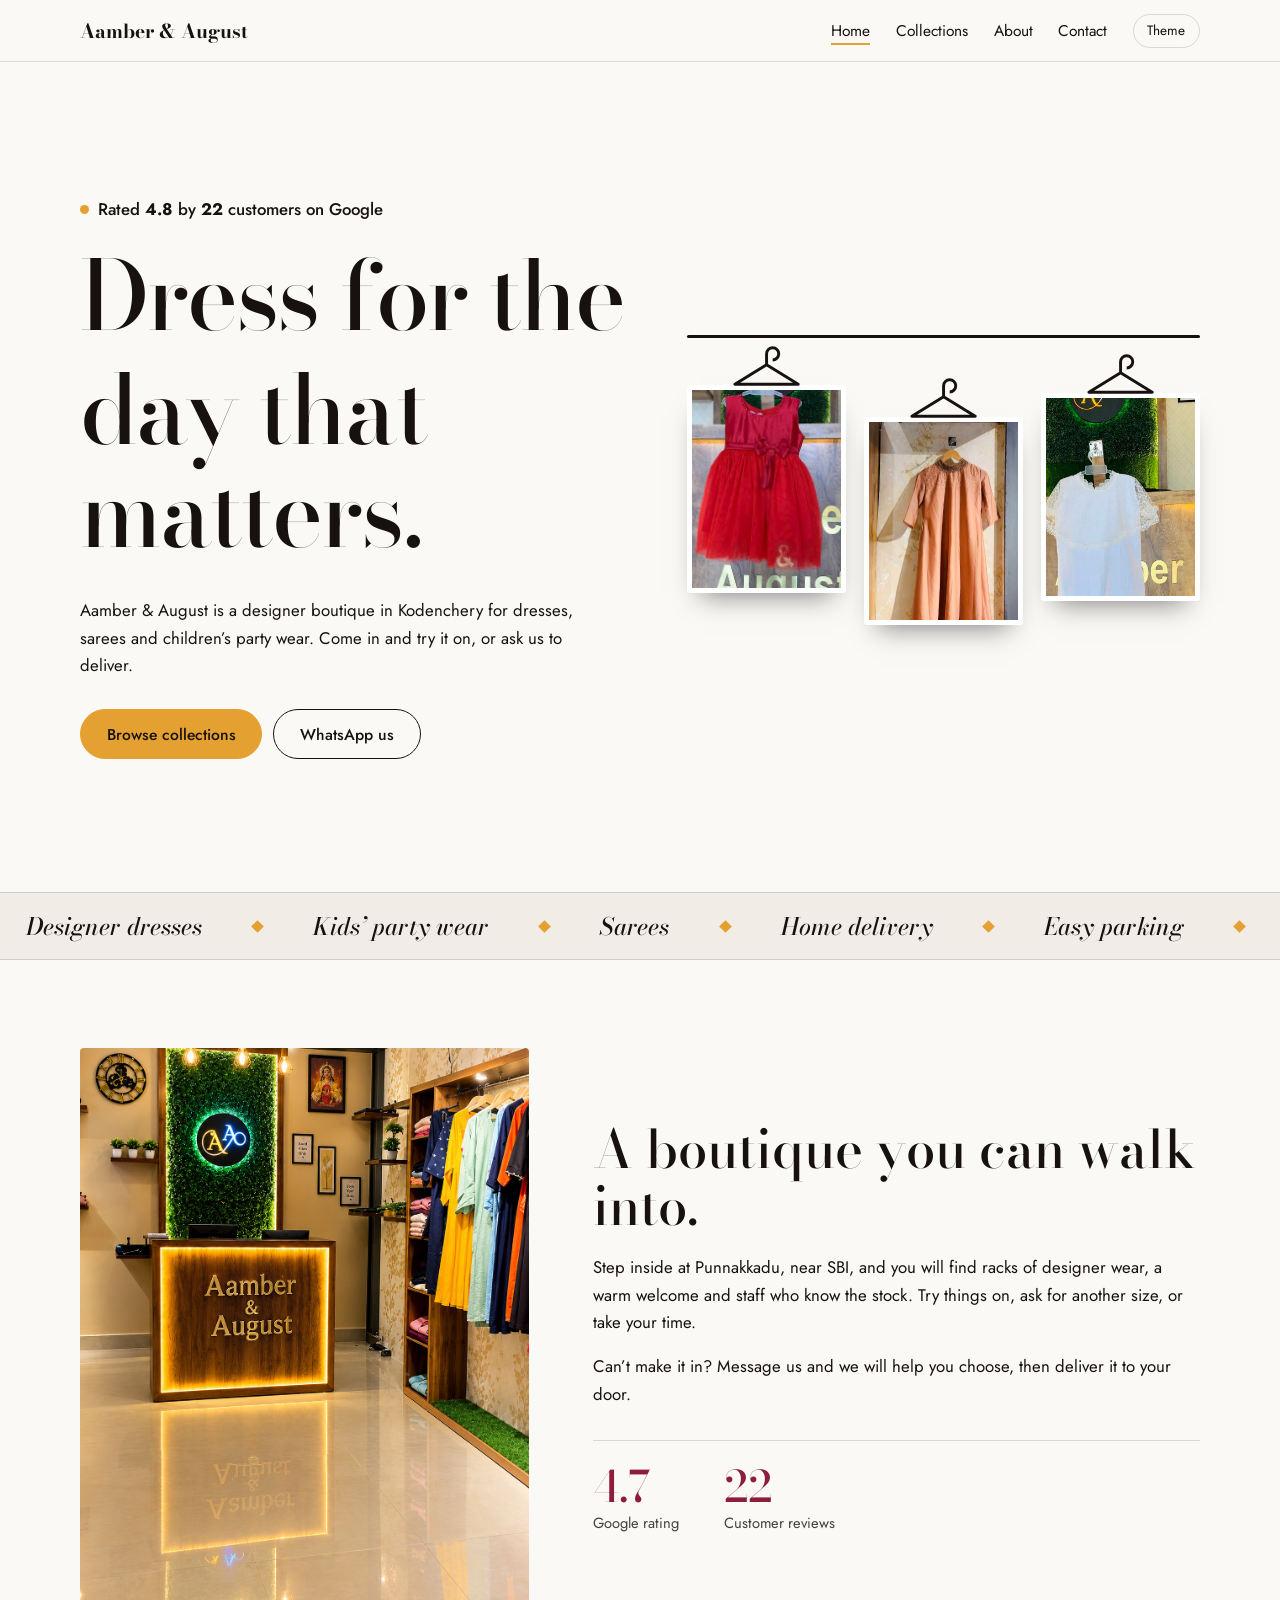
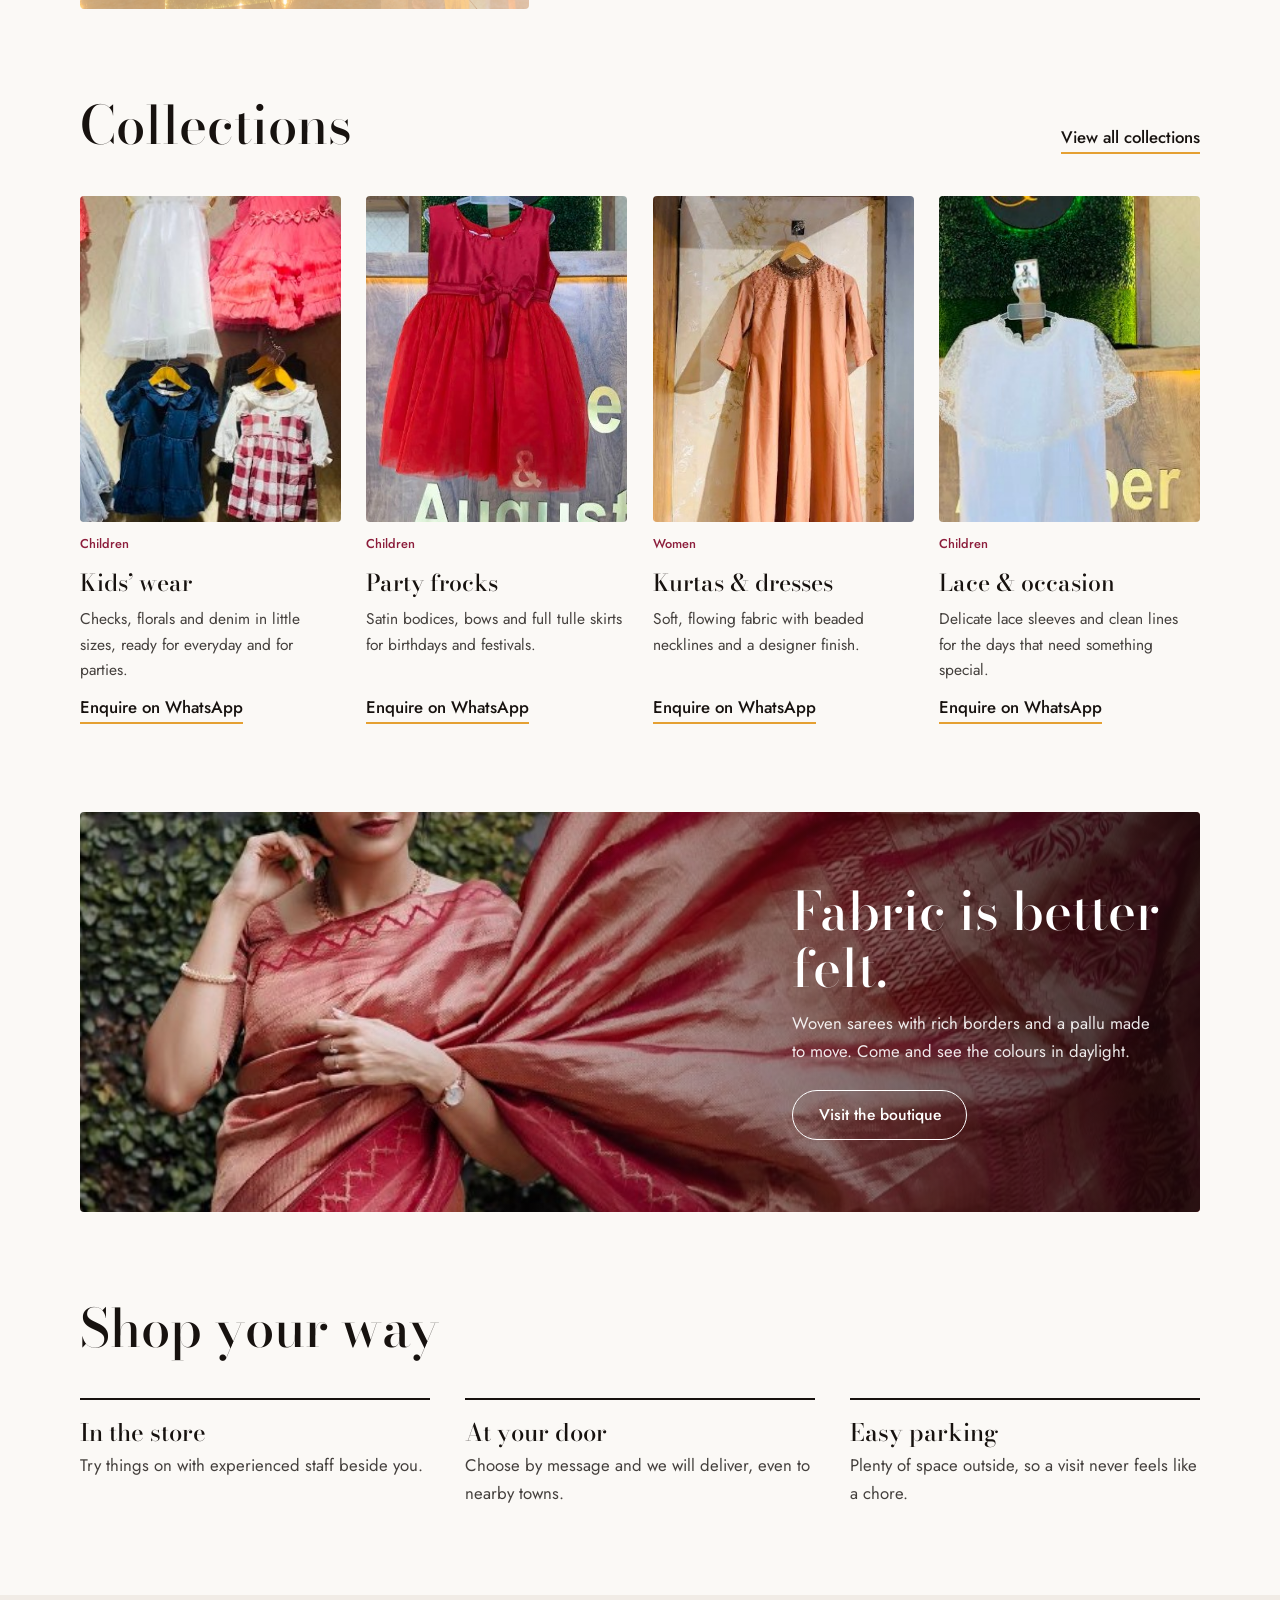
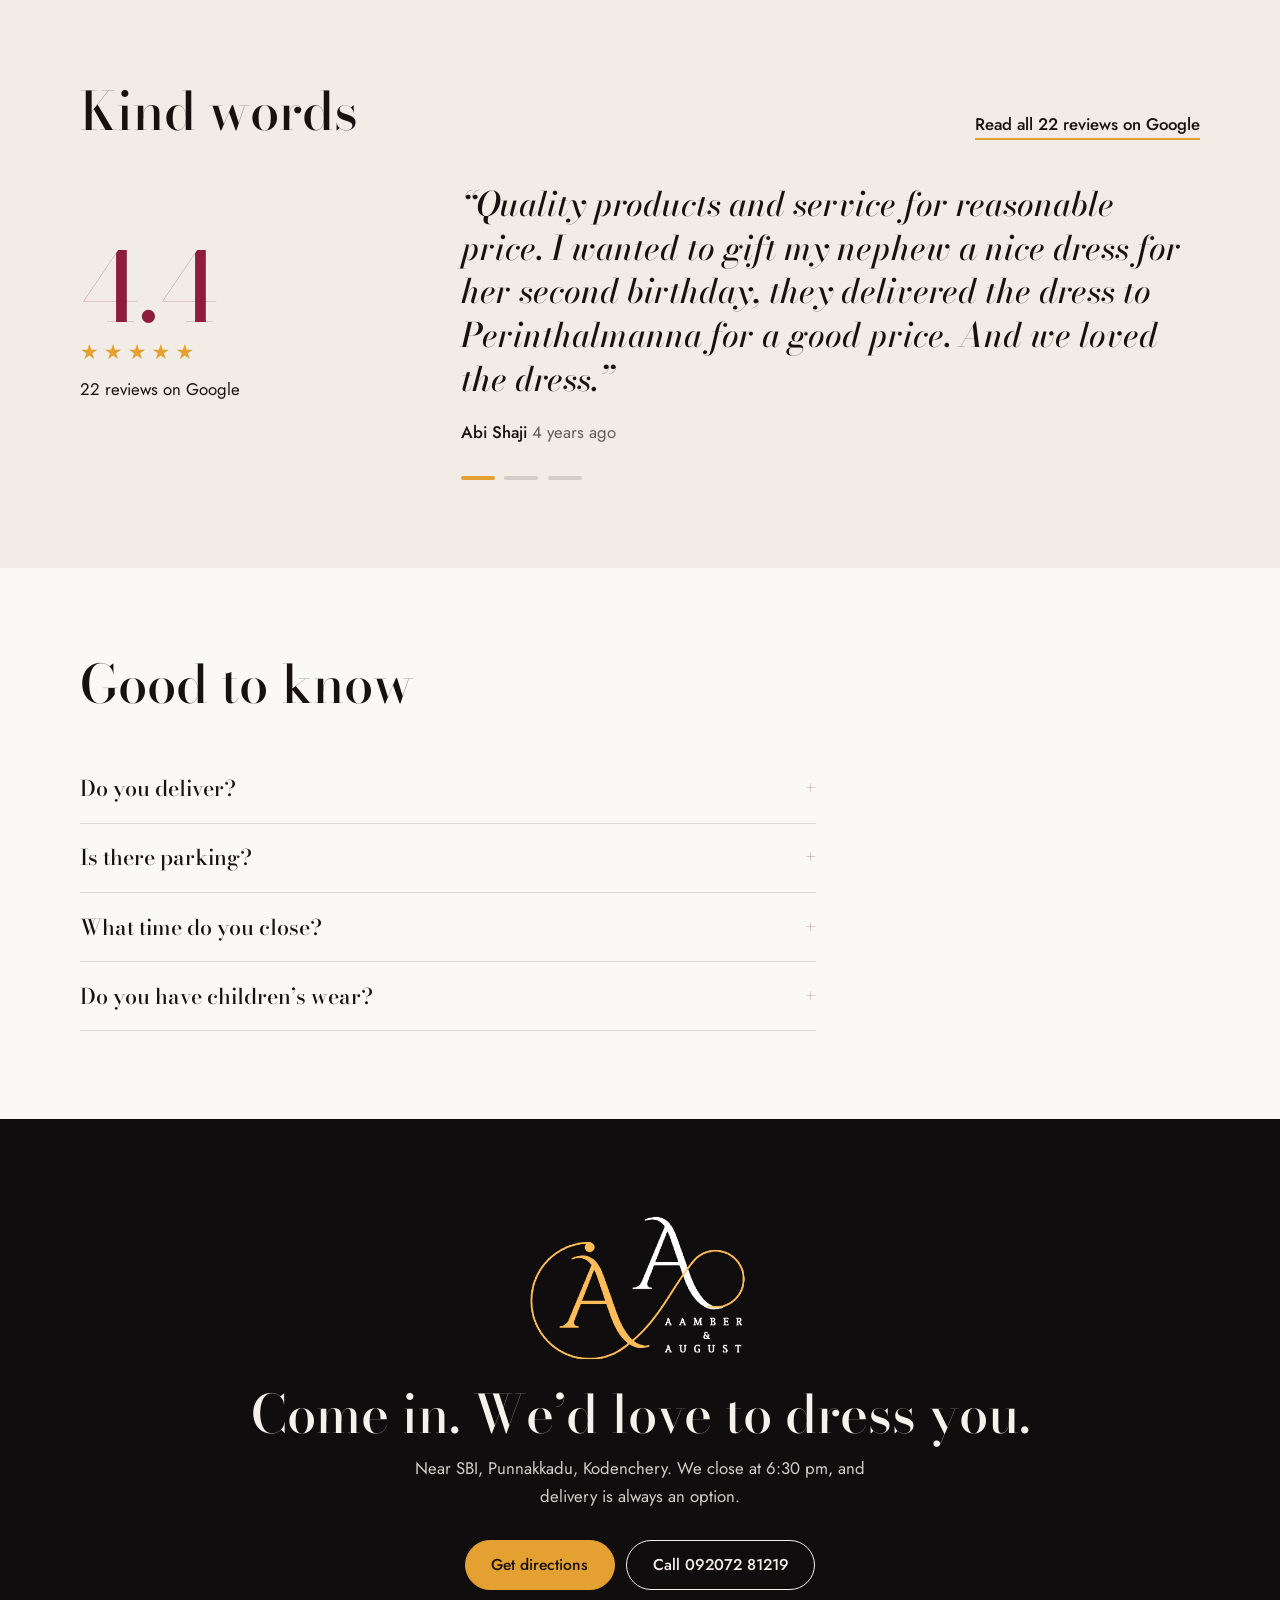
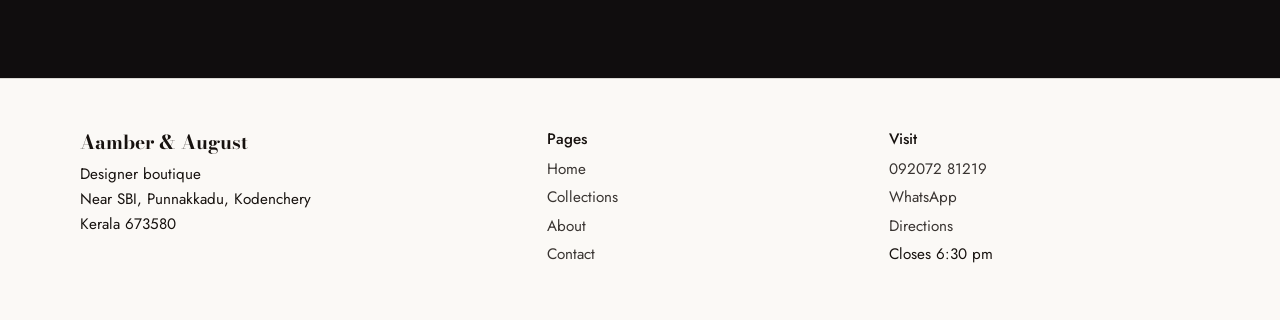
==== commit fabae0d4: "Add files via upload" ====
--- a/index.html
+++ b/index.html
@@ -1,268 +1,77 @@
 <!DOCTYPE html>
 <html lang="en">
-
 <head>
-    <meta charset="UTF-8">
-    <meta name="viewport" content="width=device-width, initial-scale=1, viewport-fit=cover">
-    <title>Aamber &amp; August | Designer Boutique, Kodenchery</title>
-    <meta name="description"
-        content="Designer dresses, sarees and children’s wear in Kodenchery, Kerala. In-store shopping and delivery.">
-    <link rel="icon" href="images/logo.png">
-    <link rel="preconnect" href="https://fonts.googleapis.com">
-    <link rel="stylesheet"
-        href="https://fonts.googleapis.com/css2?family=Bodoni+Moda:ital,opsz,wght@0,6..96,500;0,6..96,700;1,6..96,500&family=Jost:wght@400;500&display=swap">
-    <link rel="stylesheet" href="style.css">
+<meta charset="UTF-8">
+<meta name="viewport" content="width=device-width, initial-scale=1, viewport-fit=cover">
+<title>Aamber &amp; August | Designer Boutique, Kodenchery</title>
+<meta name="description" content="Designer dresses, sarees and children’s wear in Kodenchery, Kerala. In-store shopping and delivery.">
+<link rel="icon" href="images/logo.png">
+<link rel="preconnect" href="https://fonts.googleapis.com">
+<link rel="stylesheet" href="https://fonts.googleapis.com/css2?family=Bodoni+Moda:ital,opsz,wght@0,6..96,500;0,6..96,700;1,6..96,500&family=Jost:wght@400;500&display=swap">
+<link rel="stylesheet" href="css/style.css">
+<script>document.documentElement.classList.add("nav-js")</script>
 </head>
-
 <body>
-    <div class="curtain" aria-hidden="true"></div>
-    <div id="stitch"></div>
-    <header>
-        <div class="wrap nav">
-            <a class="brand" href="index.html">Aamber &amp; August</a>
-            <button class="mb" type="button" aria-expanded="false" aria-controls="menu">Menu</button>
-            <ul id="menu">
-                <li><a href="index.html" aria-current="page">Home</a></li>
-                <li><a href="collections.html">Collections</a></li>
-                <li><a href="about.html">About</a></li>
-                <li><a href="contact.html">Contact</a></li>
-                <li><button id="tt" type="button" aria-label="Switch light or dark theme">Theme</button></li>
-            </ul>
-        </div>
-    </header>
-    <main>
-        <div class="wrap hero">
-            <div>
-                <p class="rating"><i></i><span>Rated <b data-to="4.8">4.8</b> by <b data-to="22">22</b> customers on
-                        Google</span></p>
-                <h1><span class="ln"><span>Dress for the</span></span><span class="ln"><span>day that
-                            matters.</span></span></h1>
-                <p class="lead">Aamber &amp; August is a designer boutique in Kodenchery for dresses, sarees and
-                    children’s party wear. Come in and try it on, or ask us to deliver.</p>
-                <div class="row"><a class="btn pri" href="collections.html">Browse collections</a><a class="btn"
-                        href="https://wa.me/919207281219" target="_blank" rel="noopener">WhatsApp us</a></div>
-            </div>
-            <div class="rack" id="rack" aria-hidden="true">
-                <div class="hangers">
-                    <div class="hang" style="--k:1;--d:0.9s;margin-top:0rem">
-                        <div class="sway" style="--t:3.2s"><svg class="hk" viewBox="0 0 60 40">
-                                <path d="M30 22V13a5 5 0 1 1 5 5M30 22 4 38h52z" />
-                            </svg>
-                            <div class="fr"><img src="images/red-dress.jpg" alt=""></div>
-                        </div>
-                    </div>
-                    <div class="hang" style="--k:-1.4;--d:1.15s;margin-top:2rem">
-                        <div class="sway" style="--t:4s"><svg class="hk" viewBox="0 0 60 40">
-                                <path d="M30 22V13a5 5 0 1 1 5 5M30 22 4 38h52z" />
-                            </svg>
-                            <div class="fr"><img src="images/peach-kurta.jpg" alt=""></div>
-                        </div>
-                    </div>
-                    <div class="hang" style="--k:0.8;--d:1.4s;margin-top:0.5rem">
-                        <div class="sway" style="--t:2.7s"><svg class="hk" viewBox="0 0 60 40">
-                                <path d="M30 22V13a5 5 0 1 1 5 5M30 22 4 38h52z" />
-                            </svg>
-                            <div class="fr"><img src="images/lace-dress.jpg" alt=""></div>
-                        </div>
-                    </div>
-                </div>
-            </div>
-        </div>
-        <div class="mq" aria-hidden="true">
-            <div><span>Designer dresses</span><span>Kids’ party wear</span><span>Sarees</span><span>Home
-                    delivery</span><span>Easy parking</span><span>Designer dresses</span><span>Kids’ party
-                    wear</span><span>Sarees</span><span>Home delivery</span><span>Easy parking</span></div>
-        </div>
-        <section>
-            <div class="wrap split">
-                <div class="pic rv" style="aspect-ratio:4/5"><img src="images/interior.png"
-                        alt="Inside Aamber &amp; August: the lit reception desk and racks of clothes" loading="lazy">
-                </div>
-                <div>
-                    <h2>A boutique you can walk into.</h2>
-                    <p>Step inside at Punnakkadu, near SBI, and you will find racks of designer wear, a warm welcome and
-                        staff who know the stock. Try things on, ask for another size, or take your time.</p>
-                    <p>Can't make it in? Message us and we will help you choose, then deliver it to your door.</p>
-                    <div class="stats">
-                        <div><b data-to="4.8">4.8</b><span>Google rating</span></div>
-                        <div><b data-to="22">22</b><span>Customer reviews</span></div>
-                    </div>
-                </div>
-            </div>
-        </section>
-        <section style="padding-top:0">
-            <div class="wrap">
-                <div class="hd">
-                    <h2>Collections</h2><a class="lnk" href="collections.html">View all collections</a>
-                </div>
-                <div class="cards">
-                    <article class="pc rv">
-                        <div class="pic"><img src="images/kids-wall.jpg" alt="Kids’ wear at Aamber &amp; August"
-                                loading="lazy"></div><span class="tag">Children</span>
-                        <h3>Kids’ wear</h3>
-                        <p>Checks, florals and denim in little sizes, ready for everyday and for parties.</p><a
-                            class="lnk"
-                            href="https://wa.me/919207281219?text=Hi%2C%20I%E2%80%99d%20like%20to%20see%20kids%E2%80%99%20wear"
-                            target="_blank" rel="noopener">Enquire on WhatsApp</a>
-                    </article>
-                    <article class="pc rv">
-                        <div class="pic"><img src="images/red-dress.jpg" alt="Party frocks at Aamber &amp; August"
-                                loading="lazy"></div><span class="tag">Children</span>
-                        <h3>Party frocks</h3>
-                        <p>Satin bodices, bows and full tulle skirts for birthdays and festivals.</p><a class="lnk"
-                            href="https://wa.me/919207281219?text=Hi%2C%20I%E2%80%99d%20like%20to%20see%20party%20frocks"
-                            target="_blank" rel="noopener">Enquire on WhatsApp</a>
-                    </article>
-                    <article class="pc rv">
-                        <div class="pic"><img src="images/peach-kurta.jpg"
-                                alt="Kurtas &amp; dresses at Aamber &amp; August" loading="lazy"></div><span
-                            class="tag">Women</span>
-                        <h3>Kurtas &amp; dresses</h3>
-                        <p>Soft, flowing fabric with beaded necklines and a designer finish.</p><a class="lnk"
-                            href="https://wa.me/919207281219?text=Hi%2C%20I%E2%80%99d%20like%20to%20see%20kurtas%20and%20designer%20dresses"
-                            target="_blank" rel="noopener">Enquire on WhatsApp</a>
-                    </article>
-                    <article class="pc rv">
-                        <div class="pic"><img src="images/lace-dress.jpg"
-                                alt="Lace &amp; occasion at Aamber &amp; August" loading="lazy"></div><span
-                            class="tag">Children</span>
-                        <h3>Lace &amp; occasion</h3>
-                        <p>Delicate lace sleeves and clean lines for the days that need something special.</p><a
-                            class="lnk"
-                            href="https://wa.me/919207281219?text=Hi%2C%20I%E2%80%99d%20like%20to%20see%20lace%20and%20occasion%20wear"
-                            target="_blank" rel="noopener">Enquire on WhatsApp</a>
-                    </article>
-                </div>
-            </div>
-        </section>
-        <section style="padding-top:0">
-            <div class="wrap">
-                <div class="banner rv"><img data-par src="images/saree.jpg"
-                        alt="A woman in a rose-gold woven saree with the pallu flowing" loading="lazy">
-                    <div class="t">
-                        <h2>Fabric is better felt.</h2>
-                        <p>Woven sarees with rich borders and a pallu made to move. Come and see the colours in
-                            daylight.</p><a class="btn"
-                            href="https://www.google.com/maps/search/?api=1&query=Aamber+%26+August+Designer+Boutique+Kodenchery"
-                            target="_blank" rel="noopener">Visit the boutique</a>
-                    </div>
-                </div>
-            </div>
-        </section>
-        <section style="padding-top:0">
-            <div class="wrap">
-                <div class="hd">
-                    <h2>Shop your way</h2>
-                </div>
-                <div class="svc">
-                    <div class="rv">
-                        <h3>In the store</h3>
-                        <p>Try things on with experienced staff beside you.</p>
-                    </div>
-                    <div class="rv">
-                        <h3>At your door</h3>
-                        <p>Choose by message and we will deliver, even to nearby towns.</p>
-                    </div>
-                    <div class="rv">
-                        <h3>Easy parking</h3>
-                        <p>Plenty of space outside, so a visit never feels like a chore.</p>
-                    </div>
-                </div>
-            </div>
-        </section>
-        <section id="reviews" style="background:var(--soft)">
-            <div class="wrap">
-                <div class="hd">
-                    <h2>Kind words</h2><a class="lnk"
-                        href="https://www.google.com/maps/search/?api=1&query=Aamber+%26+August+Designer+Boutique+Kodenchery"
-                        target="_blank" rel="noopener">Read all 22 reviews on Google</a>
-                </div>
-                <div class="tms">
-                    <div class="score"><b data-to="4.8">4.8</b>
-                        <div class="stars" role="img" aria-label="4.8 out of 5 stars">★★★★★</div>
-                        <p>22 reviews on Google</p>
-                    </div>
-                    <div>
-                        <div class="qs">
-                            <blockquote class="on">
-                                <p>“Quality products and service for reasonable price. I wanted to gift my nephew a nice
-                                    dress for her second birthday, they delivered the dress to Perinthalmanna for a good
-                                    price. And we loved the dress.”</p><cite>Abi Shaji <span>4 years ago</span></cite>
-                            </blockquote>
-                            <blockquote>
-                                <p>“Best in town for kids clothing. Ample parking space and experienced professionals.”
-                                </p><cite>arunpj <span>4 years ago</span></cite>
-                            </blockquote>
-                            <blockquote>
-                                <p>“Best in town. Best quality. Value for money.”</p><cite>Don Prakash <span>3 years
-                                        ago</span></cite>
-                            </blockquote>
-                        </div>
-                        <div class="dots"><button type="button" aria-label="Show review 1"></button><button
-                                type="button" aria-label="Show review 2"></button><button type="button"
-                                aria-label="Show review 3"></button></div>
-                    </div>
-                </div>
-            </div>
-        </section>
-        <section>
-            <div class="wrap">
-                <div class="hd">
-                    <h2>Good to know</h2>
-                </div>
-                <div class="faq">
-                    <details>
-                        <summary>Do you deliver?</summary>
-                        <p>Yes. A customer’s birthday dress was delivered to Perinthalmanna, and we can arrange delivery
-                            for your order too. Message us on WhatsApp to ask.</p>
-                    </details>
-                    <details>
-                        <summary>Is there parking?</summary>
-                        <p>Yes, there is plenty of parking space outside the boutique, near SBI at Punnakkadu.</p>
-                    </details>
-                    <details>
-                        <summary>What time do you close?</summary>
-                        <p>We close at 6:30 pm. Call 092072 81219 if you want to check before you travel.</p>
-                    </details>
-                    <details>
-                        <summary>Do you have children’s wear?</summary>
-                        <p>Yes. Kids’ clothing is what customers praise us for most, from everyday dresses to party
-                            frocks.</p>
-                    </details>
-                </div>
-            </div>
-        </section>
-        <section class="dark">
-            <div class="wrap"><img src="images/logo.png" alt="Aamber &amp; August logo">
-                <h2>Come in. We’d love to dress you.</h2>
-                <p>Near SBI, Punnakkadu, Kodenchery. We close at 6:30 pm, and delivery is always an option.</p>
-                <div class="row"><a class="btn pri"
-                        href="https://www.google.com/maps/search/?api=1&query=Aamber+%26+August+Designer+Boutique+Kodenchery"
-                        target="_blank" rel="noopener">Get directions</a><a class="btn" href="tel:+919207281219">Call
-                        092072 81219</a></div>
-            </div>
-        </section>
-    </main>
-    <footer>
-        <div class="wrap fg">
-            <div>
-                <p class="brand">Aamber &amp; August</p>
-                <p>Designer boutique<br>Near SBI, Punnakkadu, Kodenchery<br>Kerala 673580</p>
-            </div>
-            <div>
-                <p class="h">Pages</p><a href="index.html">Home</a><a href="collections.html">Collections</a><a
-                    href="about.html">About</a><a href="contact.html">Contact</a>
-            </div>
-            <div>
-                <p class="h">Visit</p><a href="tel:+919207281219">092072 81219</a><a href="https://wa.me/919207281219"
-                    target="_blank" rel="noopener">WhatsApp</a><a
-                    href="https://www.google.com/maps/search/?api=1&query=Aamber+%26+August+Designer+Boutique+Kodenchery"
-                    target="_blank" rel="noopener">Directions</a>
-                <p>Closes 6:30 pm</p>
-            </div>
-        </div>
-    </footer>
-    <script src="main.js"></script>
+<div class="curtain" aria-hidden="true"></div>
+<div id="stitch"></div>
+<header><div class="wrap nav">
+<a class="brand" href="index.html">Aamber &amp; August</a>
+<button class="mb" type="button" aria-expanded="false" aria-controls="menu">Menu</button>
+<ul id="menu"><li><a href="index.html" aria-current="page">Home</a></li><li><a href="collections.html">Collections</a></li><li><a href="about.html">About</a></li><li><a href="contact.html">Contact</a></li><li><button id="tt" type="button" aria-label="Switch light or dark theme">Theme</button></li></ul>
+</div></header>
+<main>
+<div class="wrap hero">
+<div>
+<p class="rating"><i></i><span>Rated <b data-to="4.8">4.8</b> by <b data-to="22">22</b> customers on Google</span></p>
+<h1><span class="ln"><span>Dress for the</span></span><span class="ln"><span>day that matters.</span></span></h1>
+<p class="lead">Aamber &amp; August is a designer boutique in Kodenchery for dresses, sarees and children’s party wear. Come in and try it on, or ask us to deliver.</p>
+<div class="row"><a class="btn pri" href="collections.html">Browse collections</a><a class="btn" href="https://wa.me/919207281219" target="_blank" rel="noopener">WhatsApp us</a></div>
+</div>
+<div class="rack" id="rack" aria-hidden="true"><div class="hangers"><div class="hang" style="--k:1;--d:0.9s;margin-top:0rem"><div class="sway" style="--t:3.2s"><svg class="hk" viewBox="0 0 60 40"><path d="M30 22V13a5 5 0 1 1 5 5M30 22 4 38h52z"/></svg><div class="fr"><img src="images/red-dress.jpg" alt=""></div></div></div><div class="hang" style="--k:-1.4;--d:1.15s;margin-top:2rem"><div class="sway" style="--t:4s"><svg class="hk" viewBox="0 0 60 40"><path d="M30 22V13a5 5 0 1 1 5 5M30 22 4 38h52z"/></svg><div class="fr"><img src="images/peach-kurta.jpg" alt=""></div></div></div><div class="hang" style="--k:0.8;--d:1.4s;margin-top:0.5rem"><div class="sway" style="--t:2.7s"><svg class="hk" viewBox="0 0 60 40"><path d="M30 22V13a5 5 0 1 1 5 5M30 22 4 38h52z"/></svg><div class="fr"><img src="images/lace-dress.jpg" alt=""></div></div></div></div></div>
+</div>
+<div class="mq" aria-hidden="true"><div><span>Designer dresses</span><span>Kids’ party wear</span><span>Sarees</span><span>Home delivery</span><span>Easy parking</span><span>Designer dresses</span><span>Kids’ party wear</span><span>Sarees</span><span>Home delivery</span><span>Easy parking</span></div></div>
+<section><div class="wrap split">
+<div class="pic rv" style="aspect-ratio:4/5"><img src="images/interior.jpg" alt="Inside Aamber &amp; August: the lit reception desk and racks of clothes" loading="lazy"></div>
+<div><h2>A boutique you can walk into.</h2>
+<p>Step inside at Punnakkadu, near SBI, and you will find racks of designer wear, a warm welcome and staff who know the stock. Try things on, ask for another size, or take your time.</p>
+<p>Can’t make it in? Message us and we will help you choose, then deliver it to your door.</p>
+<div class="stats"><div><b data-to="4.8">4.8</b><span>Google rating</span></div><div><b data-to="22">22</b><span>Customer reviews</span></div></div></div>
+</div></section>
+<section style="padding-top:0"><div class="wrap">
+<div class="hd"><h2>Collections</h2><a class="lnk" href="collections.html">View all collections</a></div>
+<div class="cards">
+<article class="pc rv"><div class="pic"><img src="images/kids-wall.jpg" alt="Kids’ wear at Aamber &amp; August" loading="lazy"></div><span class="tag">Children</span><h3>Kids’ wear</h3><p>Checks, florals and denim in little sizes, ready for everyday and for parties.</p><a class="lnk" href="https://wa.me/919207281219?text=Hi%2C%20I%E2%80%99d%20like%20to%20see%20kids%E2%80%99%20wear" target="_blank" rel="noopener">Enquire on WhatsApp</a></article>
+<article class="pc rv"><div class="pic"><img src="images/red-dress.jpg" alt="Party frocks at Aamber &amp; August" loading="lazy"></div><span class="tag">Children</span><h3>Party frocks</h3><p>Satin bodices, bows and full tulle skirts for birthdays and festivals.</p><a class="lnk" href="https://wa.me/919207281219?text=Hi%2C%20I%E2%80%99d%20like%20to%20see%20party%20frocks" target="_blank" rel="noopener">Enquire on WhatsApp</a></article>
+<article class="pc rv"><div class="pic"><img src="images/peach-kurta.jpg" alt="Kurtas &amp; dresses at Aamber &amp; August" loading="lazy"></div><span class="tag">Women</span><h3>Kurtas &amp; dresses</h3><p>Soft, flowing fabric with beaded necklines and a designer finish.</p><a class="lnk" href="https://wa.me/919207281219?text=Hi%2C%20I%E2%80%99d%20like%20to%20see%20kurtas%20and%20designer%20dresses" target="_blank" rel="noopener">Enquire on WhatsApp</a></article>
+<article class="pc rv"><div class="pic"><img src="images/lace-dress.jpg" alt="Lace &amp; occasion at Aamber &amp; August" loading="lazy"></div><span class="tag">Children</span><h3>Lace &amp; occasion</h3><p>Delicate lace sleeves and clean lines for the days that need something special.</p><a class="lnk" href="https://wa.me/919207281219?text=Hi%2C%20I%E2%80%99d%20like%20to%20see%20lace%20and%20occasion%20wear" target="_blank" rel="noopener">Enquire on WhatsApp</a></article>
+</div></div></section>
+<section style="padding-top:0"><div class="wrap"><div class="banner rv"><img data-par src="images/saree.jpg" alt="A woman in a rose-gold woven saree with the pallu flowing" loading="lazy"><div class="t"><h2>Fabric is better felt.</h2><p>Woven sarees with rich borders and a pallu made to move. Come and see the colours in daylight.</p><a class="btn" href="https://www.google.com/maps/search/?api=1&query=Aamber+%26+August+Designer+Boutique+Kodenchery" target="_blank" rel="noopener">Visit the boutique</a></div></div></div></section>
+<section style="padding-top:0"><div class="wrap">
+<div class="hd"><h2>Shop your way</h2></div>
+<div class="svc"><div class="rv"><h3>In the store</h3><p>Try things on with experienced staff beside you.</p></div><div class="rv"><h3>At your door</h3><p>Choose by message and we will deliver, even to nearby towns.</p></div><div class="rv"><h3>Easy parking</h3><p>Plenty of space outside, so a visit never feels like a chore.</p></div></div>
+</div></section>
+<section id="reviews" style="background:var(--soft)"><div class="wrap">
+<div class="hd"><h2>Kind words</h2><a class="lnk" href="https://www.google.com/maps/search/?api=1&query=Aamber+%26+August+Designer+Boutique+Kodenchery" target="_blank" rel="noopener">Read all 22 reviews on Google</a></div>
+<div class="tms"><div class="score"><b data-to="4.8">4.8</b><div class="stars" role="img" aria-label="4.8 out of 5 stars">★★★★★</div><p>22 reviews on Google</p></div>
+<div><div class="qs"><blockquote class="on"><p>“Quality products and service for reasonable price. I wanted to gift my nephew a nice dress for her second birthday, they delivered the dress to Perinthalmanna for a good price. And we loved the dress.”</p><cite>Abi Shaji <span>4 years ago</span></cite></blockquote><blockquote><p>“Best in town for kids clothing. Ample parking space and experienced professionals.”</p><cite>arunpj <span>4 years ago</span></cite></blockquote><blockquote><p>“Best in town. Best quality. Value for money.”</p><cite>Don Prakash <span>3 years ago</span></cite></blockquote></div><div class="dots"><button type="button" aria-label="Show review 1"></button><button type="button" aria-label="Show review 2"></button><button type="button" aria-label="Show review 3"></button></div></div></div>
+</div></section>
+<section><div class="wrap"><div class="hd"><h2>Good to know</h2></div><div class="faq"><details><summary>Do you deliver?</summary><p>Yes. A customer’s birthday dress was delivered to Perinthalmanna, and we can arrange delivery for your order too. Message us on WhatsApp to ask.</p></details><details><summary>Is there parking?</summary><p>Yes, there is plenty of parking space outside the boutique, near SBI at Punnakkadu.</p></details><details><summary>What time do you close?</summary><p>We close at 6:30 pm. Call 092072 81219 if you want to check before you travel.</p></details><details><summary>Do you have children’s wear?</summary><p>Yes. Kids’ clothing is what customers praise us for most, from everyday dresses to party frocks.</p></details></div></div></section>
+<section class="dark"><div class="wrap"><img src="images/logo.png" alt="Aamber &amp; August logo"><h2>Come in. We’d love to dress you.</h2><p>Near SBI, Punnakkadu, Kodenchery. We close at 6:30 pm, and delivery is always an option.</p><div class="row"><a class="btn pri" href="https://www.google.com/maps/search/?api=1&query=Aamber+%26+August+Designer+Boutique+Kodenchery" target="_blank" rel="noopener">Get directions</a><a class="btn" href="tel:+919207281219">Call 092072 81219</a></div></div></section>
+</main>
+<footer><div class="wrap fg">
+<div><p class="brand">Aamber &amp; August</p><p>Designer boutique<br>Near SBI, Punnakkadu, Kodenchery<br>Kerala 673580</p></div>
+<div><p class="h">Pages</p><a href="index.html">Home</a><a href="collections.html">Collections</a><a href="about.html">About</a><a href="contact.html">Contact</a></div>
+<div><p class="h">Visit</p><a href="tel:+919207281219">092072 81219</a><a href="https://wa.me/919207281219" target="_blank" rel="noopener">WhatsApp</a><a href="https://www.google.com/maps/search/?api=1&query=Aamber+%26+August+Designer+Boutique+Kodenchery" target="_blank" rel="noopener">Directions</a><p>Closes 6:30 pm</p></div>
+</div></footer>
+<script>
+(function(){var b=document.querySelector(".mb"),m=document.getElementById("menu");if(!b||!m)return;
+function set(o){m.classList.toggle("open",o);b.setAttribute("aria-expanded",o)}
+b.addEventListener("click",function(e){e.stopPropagation();set(!m.classList.contains("open"))});
+m.addEventListener("click",function(e){if(e.target.closest("a"))set(false)});
+document.addEventListener("click",function(e){if(!m.contains(e.target))set(false)});
+document.addEventListener("keydown",function(e){if(e.key==="Escape")set(false)});
+})();
+</script>
+<script src="js/main.js"></script>
 </body>
-
 </html>
--- a/css/style.css
+++ b/css/style.css
@@ -0,0 +1,171 @@
+/* Aamber & August: shared styles */
+:root{--bg:#fbf9f6;--ink:#17120f;--gold:#e5a032;--wine:#8c1d3b;--soft:#f1ece6;--line:rgba(23,18,15,.14);
+--serif:"Bodoni Moda",Didot,Georgia,serif;--sans:Jost,system-ui,-apple-system,"Segoe UI",sans-serif;
+--ease:cubic-bezier(.7,0,.2,1);box-sizing:border-box;padding-top:env(safe-area-inset-top,0px);padding-bottom:env(safe-area-inset-bottom,0px)}
+@media(prefers-color-scheme:dark){:root:not([data-theme="light"]){--bg:#100d0e;--ink:#f6f1ea;--gold:#f2b24f;--wine:#e27d98;--soft:#1b1618;--line:rgba(246,241,234,.16)}}
+:root[data-theme="dark"]{--bg:#100d0e;--ink:#f6f1ea;--gold:#f2b24f;--wine:#e27d98;--soft:#1b1618;--line:rgba(246,241,234,.16)}
+html{scroll-padding-top:calc(env(safe-area-inset-top,0px) + 80px)}
+@media(prefers-reduced-motion:no-preference){html{scroll-behavior:smooth}}
+*,*::before,*::after{box-sizing:inherit}
+body{margin:0;background:var(--bg);color:var(--ink);font:400 1.05rem/1.65 var(--sans);overflow-x:hidden}
+body::before{content:"";position:fixed;inset:0 0 auto;height:env(safe-area-inset-top,0px);background:var(--bg);z-index:10}
+h1,h2,h3{font-family:var(--serif);font-weight:500;line-height:1.08;margin:0}
+h2{font-size:clamp(2rem,5vw,3.3rem)}
+p{margin:0}a{color:inherit}img{max-width:100%}
+:focus-visible{outline:2px solid var(--gold);outline-offset:3px}
+.wrap{width:min(1120px,100% - 2.5rem);margin-inline:auto}
+section{padding:5.5rem 0}
+.hd{margin-bottom:2.6rem;display:flex;justify-content:space-between;align-items:end;gap:1rem;flex-wrap:wrap}
+.hd p{max-width:34rem;opacity:.8;margin-top:.6rem}
+.lnk{display:inline-block;font-weight:500;text-decoration:none;background:linear-gradient(var(--gold),var(--gold)) 0 100%/100% 2px no-repeat;padding-bottom:2px;transition:background-size .35s}
+.lnk:hover{background-size:0 2px}
+/* stitch progress + curtain */
+#stitch{position:fixed;top:env(safe-area-inset-top,0px);left:0;height:3px;width:calc(var(--p,0)*100%);background:repeating-linear-gradient(90deg,var(--gold) 0 9px,transparent 9px 15px);z-index:30}
+.curtain{position:fixed;inset:0;background:var(--gold);z-index:100;pointer-events:none;transform:translateY(-100%);animation:lift 1s var(--ease) both}
+.curtain.go{animation:none;transform:translateY(0);transition:transform .5s var(--ease)}
+@keyframes lift{from{transform:translateY(0)}}
+/* header */
+header{position:sticky;top:env(safe-area-inset-top,0px);z-index:20;background:var(--bg);border-bottom:1px solid var(--line)}
+.nav{display:flex;align-items:center;justify-content:space-between;gap:1rem;padding:.85rem 0}
+.brand{font:700 1.2rem var(--serif);text-decoration:none;white-space:nowrap}
+#menu{display:flex;align-items:center;gap:1.6rem;list-style:none;margin:0;padding:0}
+#menu a{text-decoration:none;font-size:.97rem;padding-bottom:3px;background:linear-gradient(var(--gold),var(--gold)) 0 100%/0 2px no-repeat;transition:background-size .35s}
+#menu a:hover,#menu a[aria-current]{background-size:100% 2px}
+#tt,.mb{font:inherit;font-size:.85rem;border:1px solid var(--line);background:none;color:inherit;border-radius:99px;padding:.3rem .85rem;cursor:pointer}
+.mb{display:none}
+/* buttons */
+.btn{display:inline-block;font:500 .98rem var(--sans);text-decoration:none;padding:.8rem 1.6rem;border-radius:99px;border:1.5px solid var(--ink);background:none;color:var(--ink);cursor:pointer;transition:transform .25s,background .25s,color .25s}
+.btn:hover{background:var(--ink);color:var(--bg)}
+.btn.pri{background:var(--gold);border-color:var(--gold);color:#17120f}
+.btn.pri:hover{background:var(--ink);border-color:var(--ink);color:var(--bg)}
+.btn.sm{padding:.5rem 1.1rem;font-size:.9rem}
+.row{display:flex;flex-wrap:wrap;gap:.7rem;align-items:center}
+/* hero */
+.hero{display:grid;grid-template-columns:1.05fr .95fr;gap:2.5rem;align-items:center;min-height:calc(100svh - 70px);padding:3rem 0}
+.rating{display:inline-flex;gap:.55rem;align-items:center;margin-bottom:1.3rem;font-weight:500;animation:fade 1s .9s both}
+.rating i{width:9px;height:9px;background:var(--gold);border-radius:50%;animation:pulse 2s infinite}
+@keyframes pulse{0%{box-shadow:0 0 0 0 var(--gold)}70%,100%{box-shadow:0 0 0 8px transparent}}
+h1{font-size:clamp(3rem,8vw,6rem);letter-spacing:-.02em}
+.ln{display:block;overflow:hidden;padding-bottom:.1em}
+.ln>span{display:block;animation:rise 1.1s .6s var(--ease) both}
+.ln:nth-child(2)>span{animation-delay:.75s}
+@keyframes rise{from{transform:translateY(105%)}}
+.lead{max-width:33rem;margin:1.4rem 0 1.8rem;animation:fade 1s 1.1s both}
+.hero .row{animation:fade 1s 1.3s both}
+@keyframes fade{from{opacity:0}}
+/* hanging rack */
+.rack{--tilt:0;padding-top:.4rem}
+.rack::before{content:"";display:block;height:3px;background:var(--ink);border-radius:3px}
+.hangers{display:flex;justify-content:space-between;align-items:flex-start;gap:3%}
+.hang{width:31%;transform-origin:50% 0;transform:rotate(calc(var(--tilt)*var(--k)*1deg));transition:transform 1.2s cubic-bezier(.2,.9,.3,1.4);animation:drop 1.5s var(--d) cubic-bezier(.3,1.3,.5,1) both}
+@keyframes drop{from{transform:translateY(-130%) rotate(8deg);opacity:0}}
+.sway{transform-origin:50% 0;animation:sway var(--t) ease-in-out infinite alternate}
+@keyframes sway{from{transform:rotate(-2.5deg)}to{transform:rotate(2.5deg)}}
+.hk{display:block;width:46%;margin:0 auto -2px;overflow:visible;fill:none;stroke:var(--ink);stroke-width:2.4;stroke-linejoin:round}
+.fr{background:#fff;padding:5px;border-radius:3px;box-shadow:0 16px 26px -14px rgba(0,0,0,.5)}
+.fr img{display:block;width:100%;aspect-ratio:3/4;object-fit:cover}
+/* marquee */
+.mq{border-block:1px solid var(--line);overflow:hidden;background:var(--soft);padding:.9rem 0}
+.mq div{display:flex;width:max-content;animation:slide 34s linear infinite;font:italic 500 1.5rem var(--serif)}
+.mq span{padding:0 1.6rem;display:flex;align-items:center;gap:3.2rem;white-space:nowrap}
+.mq span::after{content:"";width:9px;height:9px;background:var(--gold);transform:rotate(45deg)}
+.mq:hover div{animation-play-state:paused}
+@keyframes slide{to{transform:translateX(-50%)}}
+/* intro split */
+.split{display:grid;grid-template-columns:.85fr 1.15fr;gap:4rem;align-items:center}
+.split.rev{grid-template-columns:1.15fr .85fr}
+.split h2{margin-bottom:1.2rem}.split p+p{margin-top:1rem}
+.pic{border-radius:4px;overflow:hidden;background:var(--soft)}
+.pic img{display:block;width:100%;height:100%;object-fit:cover;transition:transform 1.2s var(--ease)}
+.pic:hover img{transform:scale(1.05)}
+.stats{display:flex;flex-wrap:wrap;gap:1rem 2.8rem;margin-top:2rem;padding-top:1.5rem;border-top:1px solid var(--line)}
+.stats b{display:block;font:500 2.7rem/1 var(--serif);color:var(--wine)}
+.stats span{font-size:.92rem;opacity:.8}
+/* product cards */
+.cards{display:grid;grid-template-columns:repeat(auto-fit,minmax(230px,1fr));gap:1.6rem}
+.pc{display:flex;flex-direction:column;gap:.7rem}
+.pc[hidden]{display:none}
+.pc.pop{animation:pop .55s var(--ease) both}
+@keyframes pop{from{opacity:0;transform:scale(.92)}}
+.pc .pic{aspect-ratio:4/5}
+.pc h3{font-size:1.45rem;margin-top:.3rem}.pc p{font-size:.97rem;opacity:.8}
+.pc .lnk{align-self:flex-start;margin-top:auto}
+.tag{font-size:.8rem;color:var(--wine);font-weight:500}
+/* banner */
+.banner{position:relative;overflow:hidden;border-radius:4px;min-height:400px;display:grid;align-items:center;color:#fff}
+.banner img{position:absolute;inset:-12% 0;width:100%;height:124%;object-fit:cover;transform:translateY(var(--py,0))}
+.banner::after{content:"";position:absolute;inset:0;background:linear-gradient(270deg,rgba(16,8,10,.82),rgba(16,8,10,0) 75%)}
+.banner .t{position:relative;z-index:1;padding:2.5rem;max-width:28rem;margin-left:auto}
+.banner h2{margin-bottom:.8rem}.banner p{margin-bottom:1.5rem;opacity:.9}
+.banner .btn{color:#fff;border-color:#fff}.banner .btn:hover{background:#fff;color:#17120f}
+/* services */
+.svc{display:grid;grid-template-columns:repeat(auto-fit,minmax(220px,1fr));gap:2.2rem}
+.svc div{border-top:2px solid var(--ink);padding-top:1.2rem}
+.svc h3{font-size:1.5rem;margin-bottom:.4rem}.svc p{opacity:.8}
+/* testimonials */
+.tms{display:grid;grid-template-columns:.6fr 1.4fr;gap:4rem;align-items:center}
+.score b{display:block;font:500 6rem/1 var(--serif);color:var(--wine)}
+.stars{color:var(--gold);letter-spacing:.25em;font-size:1.3rem}
+.score p{margin:.4rem 0 1.2rem}
+.qs{display:grid}
+.qs blockquote{grid-area:1/1;margin:0;opacity:0;visibility:hidden;transform:translateY(16px);transition:opacity .7s,transform .7s,visibility .7s}
+.qs blockquote.on{opacity:1;visibility:visible;transform:none}
+.qs p{font:italic 500 clamp(1.4rem,3vw,2.1rem)/1.3 var(--serif)}
+.qs cite{display:block;margin-top:1.2rem;font-style:normal;font-weight:500}
+.qs cite span{opacity:.65;font-weight:400}
+.dots{display:flex;gap:.6rem;margin-top:1.8rem}
+.dots button{width:34px;height:4px;border:0;border-radius:4px;background:var(--line);cursor:pointer;padding:0;transition:background .3s}
+.dots button[aria-current="true"]{background:var(--gold)}
+/* gallery */
+.gal{display:grid;grid-template-columns:repeat(3,1fr);gap:1.2rem;align-items:start}
+.gal .pic{aspect-ratio:3/4}.gal .pic:nth-child(2){margin-top:3rem}
+/* dark band, page heads, forms */
+.dark{background:#100d0e;color:#f6f1ea;text-align:center;padding:5.5rem 0;border-top:1px solid var(--line)}
+.dark img{width:min(240px,60%);margin:0 auto 1.2rem;display:block}
+.dark p{margin:.8rem auto 1.8rem;max-width:30rem;opacity:.85}
+.dark .row{justify-content:center}
+.dark .btn:not(.pri){border-color:#f6f1ea;color:#f6f1ea}
+.dark .btn:not(.pri):hover{background:#f6f1ea;color:#100d0e}
+.pg{padding:4.5rem 0 1rem}.pg h1{font-size:clamp(2.6rem,7vw,5rem)}.pg p{max-width:36rem;margin-top:1rem;opacity:.8}
+.chips{display:flex;flex-wrap:wrap;gap:.6rem;margin:2rem 0}
+.chip{font:inherit;font-size:.92rem;padding:.4rem 1.2rem;border-radius:99px;border:1px solid var(--line);background:none;color:inherit;cursor:pointer;transition:background .25s,color .25s}
+.chip[aria-pressed="true"]{background:var(--ink);color:var(--bg);border-color:var(--ink)}
+.cg{display:grid;grid-template-columns:.9fr 1.1fr;gap:4rem}
+dl{margin:2rem 0 0}dt{font-weight:500;margin-top:1.3rem}dd{margin:.1rem 0 0;opacity:.85}
+form{display:grid;gap:1.1rem}
+label{display:grid;gap:.35rem;font-weight:500}
+input,textarea{font:inherit;color:inherit;background:var(--soft);border:1px solid var(--line);border-radius:6px;padding:.8rem .95rem}
+/* footer */
+footer{border-top:1px solid var(--line);padding:3rem 0;font-size:.95rem}
+.fg{display:grid;grid-template-columns:1.4fr 1fr 1fr;gap:2rem}
+.fg p{margin-bottom:.3rem}.fg a{display:block;text-decoration:none;opacity:.85;margin-bottom:.2rem}.fg a:hover{opacity:1;text-decoration:underline}
+.fg .h{font-weight:500}
+/* reveals */
+/* curtain reveal: an overlay lifts off the element, so the element itself is never clipped or hidden */
+.js .rv{position:relative}
+.js .rv::before{content:"";position:absolute;inset:0;z-index:3;background:var(--bg);pointer-events:none;transform-origin:50% 100%;transition:transform 1.1s var(--ease)}
+.js .rv.in::before{transform:scaleY(0)}
+.rv img{transform:scale(1.15)}.rv.in img{transform:none}
+@media(max-width:860px){
+.hero,.split,.split.rev,.tms,.cg{grid-template-columns:1fr;gap:2.2rem}.hero{min-height:0}
+.nav{flex-wrap:wrap}
+#menu{width:100%;flex-wrap:wrap;gap:.6rem 1.2rem;padding-bottom:.6rem}
+.nav-js .mb{display:block}
+.nav-js #menu{display:none;position:absolute;top:100%;left:0;right:0;width:auto;flex-direction:column;flex-wrap:nowrap;align-items:flex-start;gap:1rem;padding:1.2rem 1.25rem;background:var(--bg);border-bottom:1px solid var(--line)}
+.nav-js #menu.open{display:flex}
+.fg{grid-template-columns:1fr 1fr}.gal{grid-template-columns:1fr 1fr}.gal .pic:nth-child(2){margin-top:0}
+.banner::after{background:linear-gradient(180deg,rgba(16,8,10,.2),rgba(16,8,10,.85))}.banner .t{margin:0;align-self:end}
+}
+@media(max-width:520px){section{padding:4rem 0}.gal{grid-template-columns:1fr}.fg{grid-template-columns:1fr}}
+@media(prefers-reduced-motion:reduce){*,*::before,*::after{animation:none!important;transition:none!important}.js .rv::before{display:none}.rv img{transform:none}}
+/* faq */
+.faq{max-width:46rem}
+.faq details{border-bottom:1px solid var(--line);padding:1.1rem 0}
+.faq summary{cursor:pointer;list-style:none;font:500 1.35rem var(--serif);display:flex;justify-content:space-between;gap:1rem}
+.faq summary::-webkit-details-marker{display:none}
+.faq summary::after{content:"+";color:var(--wine);transition:transform .3s}
+.faq details[open] summary::after{transform:rotate(45deg)}
+.faq p{margin-top:.7rem;opacity:.85;animation:fade .5s both}
+/* specificity fixes: keep hover zoom and banner parallax after reveal */
+.rv.in .pic:hover img{transform:scale(1.05)}
+.banner.rv img,.banner.rv.in img{transform:translateY(var(--py,0))}
